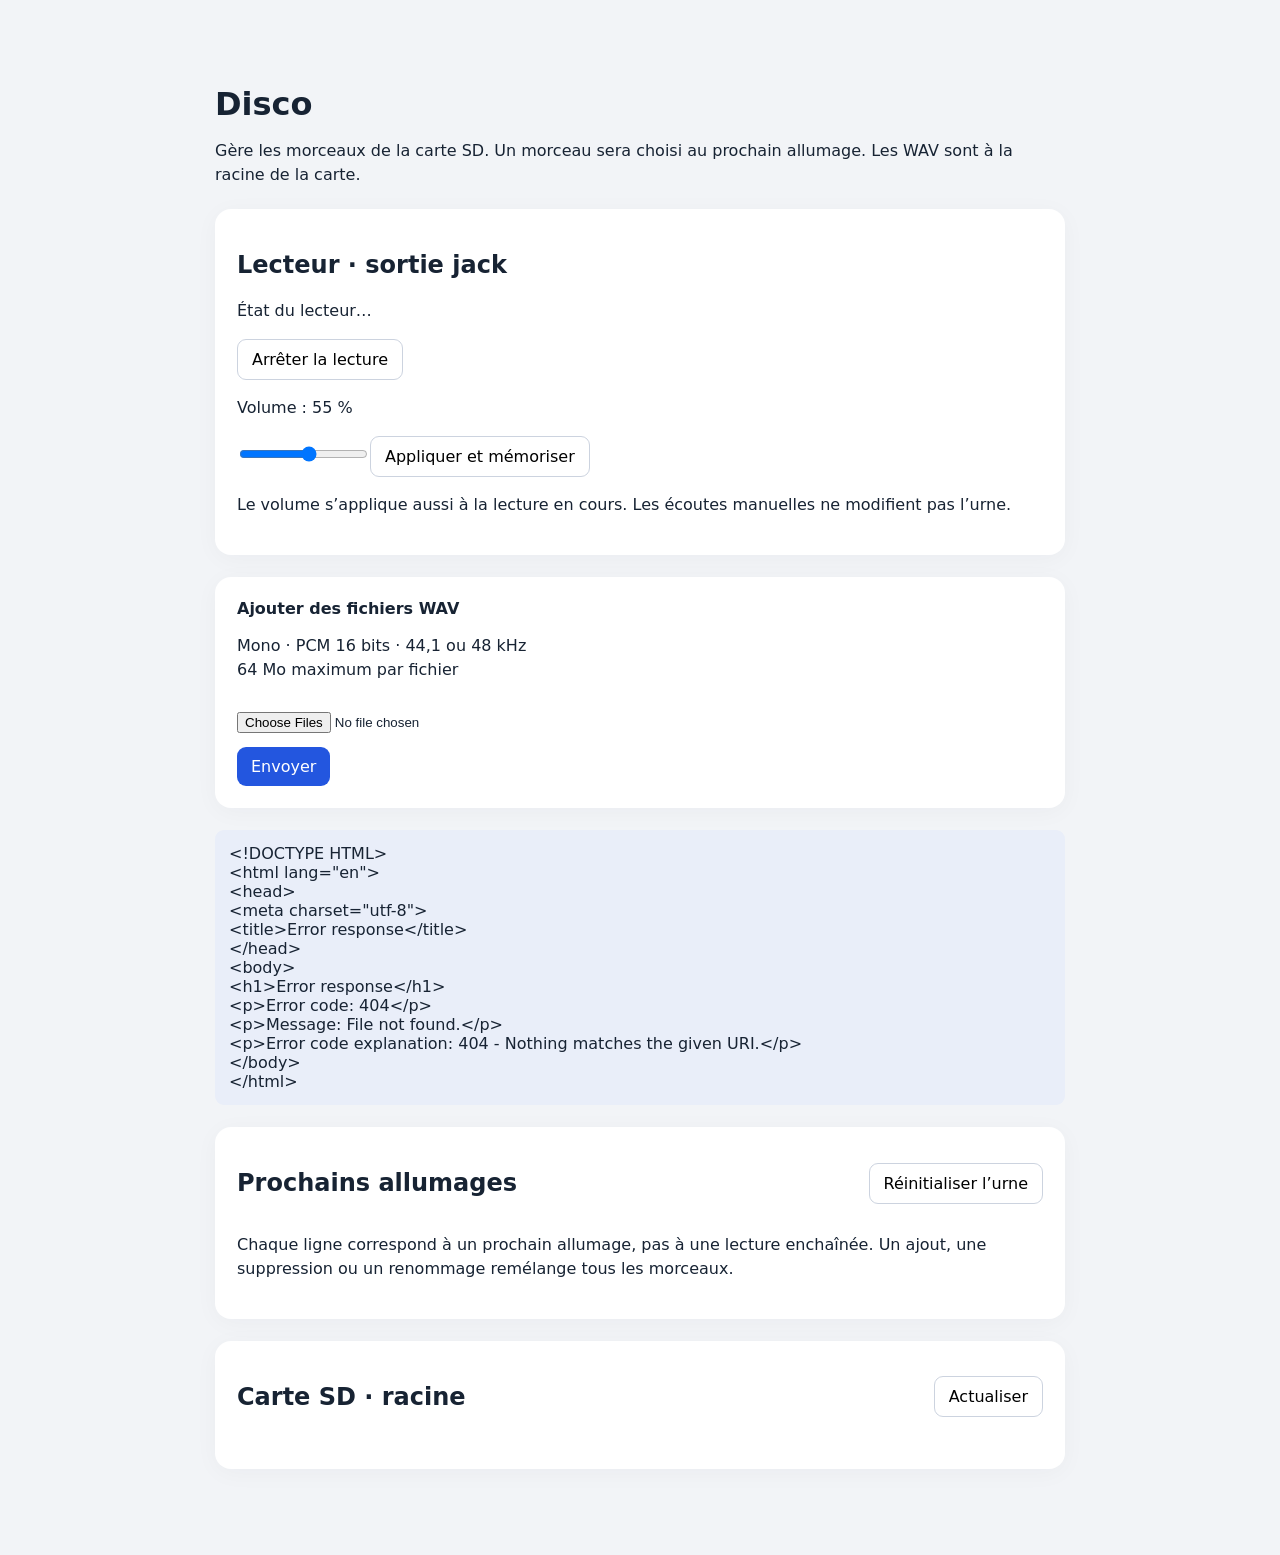
==== Disco_ESP/data/index.html @ c1c27455 "Add licenses and third-party acknowledgments - Added Espressif MIT License to LICENSES/Espressif-MIT" ====
<!doctype html><html lang="fr"><meta charset="utf-8"><meta name="viewport" content="width=device-width,initial-scale=1"><title>Disco — Lecteur audio aléatoire</title>
<style>body{font:16px system-ui,sans-serif;background:#f2f4f7;color:#172333;margin:0}main{max-width:850px;margin:40px auto;padding:24px}h1{font-size:32px;margin-bottom:8px}p{line-height:1.5}.card{background:white;border-radius:16px;padding:22px;margin:22px 0;box-shadow:0 4px 24px #17233309}button,.choose{font:inherit;padding:10px 14px;border:1px solid #ccd3df;border-radius:9px;background:white;cursor:pointer}button:hover{background:#edf2ff}button:disabled{opacity:.5;cursor:wait}.primary{background:#2356df;color:white;border:0}input[type=file]{max-width:100%;margin:14px 0}ul{padding:0;list-style:none}li{display:flex;align-items:center;gap:10px;border-bottom:1px solid #edf0f4;padding:16px 0}.info{flex:1;min-width:0}.name{overflow-wrap:anywhere;font-weight:600}.size{font-size:13px;color:#64748b;margin-top:4px}.delete{color:#ac2436}#status{white-space:pre-line;padding:14px;border-radius:9px;background:#e9eef9}progress{width:100%;height:18px}.top{display:flex;align-items:center;justify-content:space-between;gap:10px}@media(max-width:550px){main{margin:10px auto;padding:16px}li{flex-wrap:wrap}.info{flex-basis:100%}}</style>
<main><h1>Disco</h1><p>Gère les morceaux de la carte SD. Un morceau sera choisi au prochain allumage. Les WAV sont à la racine de la carte.</p>
<div class="card"><h2>Lecteur · sortie jack</h2><p id="playerState" role="status">État du lecteur…</p><button id="stop">Arrêter la lecture</button><p><label for="volume">Volume : <output id="volumeValue">55</output> %</label></p><input id="volume" type="range" min="0" max="100" value="55"><button id="saveVolume">Appliquer et mémoriser</button><p>Le volume s’applique aussi à la lecture en cours. Les écoutes manuelles ne modifient pas l’urne.</p></div>
<div class="card"><b>Ajouter des fichiers WAV</b><p>Mono · PCM 16 bits · 44,1 ou 48 kHz<br><span id="limit">64 Mo maximum par fichier</span></p><input id="files" type="file" accept=".wav" multiple><br><button class="primary" id="send">Envoyer</button><progress id="progress" max="100" value="0" hidden></progress></div>
<div id="status" role="status" aria-live="polite">Connexion…</div>
<div class="card"><div class="top"><h2>Prochains allumages</h2><button id="resetUrn">Réinitialiser l’urne</button></div><p id="urnInfo"></p><ol id="queue" style="padding-left:0;list-style:none"></ol><p>Chaque ligne correspond à un prochain allumage, pas à une lecture enchaînée. Un ajout, une suppression ou un renommage remélange tous les morceaux.</p></div>
<div class="card"><div class="top"><h2>Carte SD · racine</h2><button id="refresh">Actualiser</button></div><ul id="list"></ul></div></main>
<script>
'use strict';
const $=id=>document.getElementById(id);let busy=false,playing=false,volumeDirty=false,polling=false,maxBytes=64*1024*1024;
function message(t){$('status').textContent=t;}
function controls(){document.querySelectorAll('button,input').forEach(e=>e.disabled=busy);document.querySelectorAll('[data-idle]').forEach(e=>e.disabled=busy||playing);$('stop').disabled=busy||!playing;}
function lock(v){busy=v;controls();}
['send','files','resetUrn'].forEach(id=>$(id).dataset.idle='1');
async function refreshPlayer(){const r=await fetch('/api/player',{cache:'no-store'});if(!r.ok)throw Error(await r.text());const d=await r.json();playing=d.playing;$('playerState').textContent=(d.playing?'Lecture : '+d.name:'À l’arrêt')+(d.error?' — '+d.error:'')+(d.fast?' · Wi-Fi fast':' · Wi-Fi après lecture');if(!volumeDirty){$('volume').value=d.volume;$('volumeValue').textContent=d.volume;}controls();}
$('volume').oninput=()=>{volumeDirty=true;$('volumeValue').textContent=$('volume').value;};
$('saveVolume').onclick=async()=>{if(busy)return;lock(true);try{message(await api('/api/volume',{'X-Volume':$('volume').value}));volumeDirty=false;await refreshPlayer();}catch(e){message(e.message);}finally{lock(false);}};
$('stop').onclick=async()=>{if(busy)return;lock(true);try{message(await api('/api/stop'));await refreshPlayer();}catch(e){message(e.message);}finally{lock(false);}};
async function playFile(name){if(busy||playing)return;lock(true);try{message(await api('/api/play',{'X-File-Name':encodeURIComponent(name)}));await refreshPlayer();}catch(e){message(e.message);}finally{lock(false);}}
setInterval(async()=>{if(busy||polling)return;polling=true;try{await refreshPlayer();}catch(e){$('playerState').textContent='Lecteur injoignable : '+e.message;}finally{polling=false;}},1500);

async function api(url,headers={}){const r=await fetch(url,{method:'POST',headers:{'X-Manage':'1',...headers}});const t=await r.text();if(!r.ok)throw Error(t);return t;}
async function refreshUrn(){const r=await fetch('/api/urn',{cache:'no-store'});if(!r.ok)throw Error(await r.text());const d=await r.json();$('queue').replaceChildren();$('resetUrn').hidden=d.mode!=='urn';if(d.mode!=='urn'){$('urnInfo').textContent='Mode aléatoire : le prochain morceau sera tiré au démarrage. Aucun ordre prévu.';return;}if(!d.ready){$('urnInfo').textContent='Urne indisponible : vérifiez la carte SD puis réinitialisez l’urne.';return;}$('urnInfo').textContent=d.queue.length?d.queue.length+' morceau(x) restant(s) sur '+d.total+' — ordre mémorisé.':d.total?'Urne vide : un nouveau mélange sera créé au prochain allumage.':'Aucun WAV compatible.';d.queue.forEach((name,i)=>{const li=document.createElement('li');li.textContent=(i+1)+'. '+name+(i===0?' — prochain allumage':'');$('queue').append(li);});}
$('resetUrn').onclick=async()=>{if(busy||!confirm('Remettre tous les morceaux dans l’urne et les remélanger ?'))return;lock(true);try{message(await api('/api/urn/reset'));await refreshUrn();}catch(e){message(e.message);}finally{lock(false);}};
async function refresh(){await refreshPlayer();await refreshUrn();const r=await fetch('/api/files',{cache:'no-store'});if(!r.ok)throw Error(await r.text());const d=await r.json();maxBytes=d.maxBytes;$('limit').textContent=Math.round(maxBytes/1024/1024)+' Mo maximum par fichier';$('list').replaceChildren();d.files.sort((a,b)=>a.name.localeCompare(b.name,'fr')).forEach(f=>{const li=document.createElement('li'),info=document.createElement('div'),name=document.createElement('div'),size=document.createElement('div');info.className='info';name.className='name';name.textContent=f.name;size.className='size';size.textContent=(f.size/1024/1024).toFixed(2)+' Mo';info.append(name,size);const rename=document.createElement('button');rename.textContent='Renommer';rename.dataset.idle='1';rename.onclick=()=>renameFile(f.name);const del=document.createElement('button');del.className='delete';del.dataset.idle='1';del.textContent='Supprimer';del.onclick=()=>deleteFile(f.name);const play=document.createElement('button');play.textContent='Écouter';play.dataset.idle='1';play.onclick=()=>playFile(f.name);li.append(info,play,rename,del);$('list').append(li);});controls();if(!d.files.length)$('list').textContent='Aucun morceau. Ajoute ton premier WAV.';if(d.truncated)message('Liste limitée aux 1024 premiers fichiers.');}
async function renameFile(name){if(busy)return;let next=prompt('Nouveau nom (avec .wav) :',name);if(next===null||next===name)return;next=next.trim();lock(true);try{message(await api('/api/rename',{'X-File-Name':encodeURIComponent(name),'X-New-Name':encodeURIComponent(next)}));await refresh();}catch(e){message(e.message);}finally{lock(false);}}
async function deleteFile(name){if(busy||!confirm('Supprimer définitivement « '+name+' » de la carte SD ?'))return;lock(true);try{message(await api('/api/delete',{'X-File-Name':encodeURIComponent(name)}));await refresh();}catch(e){message(e.message);}finally{lock(false);}}
function upload(file){return new Promise((resolve,reject)=>{const x=new XMLHttpRequest();x.open('POST','/api/upload');x.timeout=15*60*1000;x.setRequestHeader('Content-Type','application/octet-stream');x.setRequestHeader('X-Manage','1');x.setRequestHeader('X-File-Name',encodeURIComponent(file.name));x.upload.onprogress=e=>{if(e.lengthComputable)$('progress').value=e.loaded/e.total*100;};x.onload=()=>x.status>=200&&x.status<300?resolve(x.responseText):reject(Error(x.responseText||'Erreur de transfert.'));x.onerror=()=>reject(Error('Connexion interrompue.'));x.ontimeout=()=>reject(Error('Délai de transfert dépassé.'));x.send(file);});}
$('send').onclick=async()=>{if(busy)return;const files=Array.from($('files').files);if(!files.length){message('Sélectionne au moins un WAV.');return;}lock(true);$('progress').hidden=false;let results=[];try{for(const f of files){$('progress').value=0;message('Envoi de '+f.name+'…');try{if(f.size>maxBytes)throw Error('Fichier trop volumineux.');await upload(f);results.push('✓ '+f.name);}catch(e){results.push('✗ '+f.name+' : '+e.message);}}await refresh();message(results.join('\n'));}catch(e){message(results.join('\n')+'\n'+e.message);}finally{$('progress').hidden=true;$('files').value='';lock(false);}};
$('refresh').onclick=async()=>{if(busy)return;lock(true);try{await refresh();message('Liste actualisée.');}catch(e){message(e.message);}finally{lock(false);}};
refresh().then(()=>message('Prêt. Écoute sur les enceintes reliées au jack.')).catch(e=>message(e.message));
</script></html>
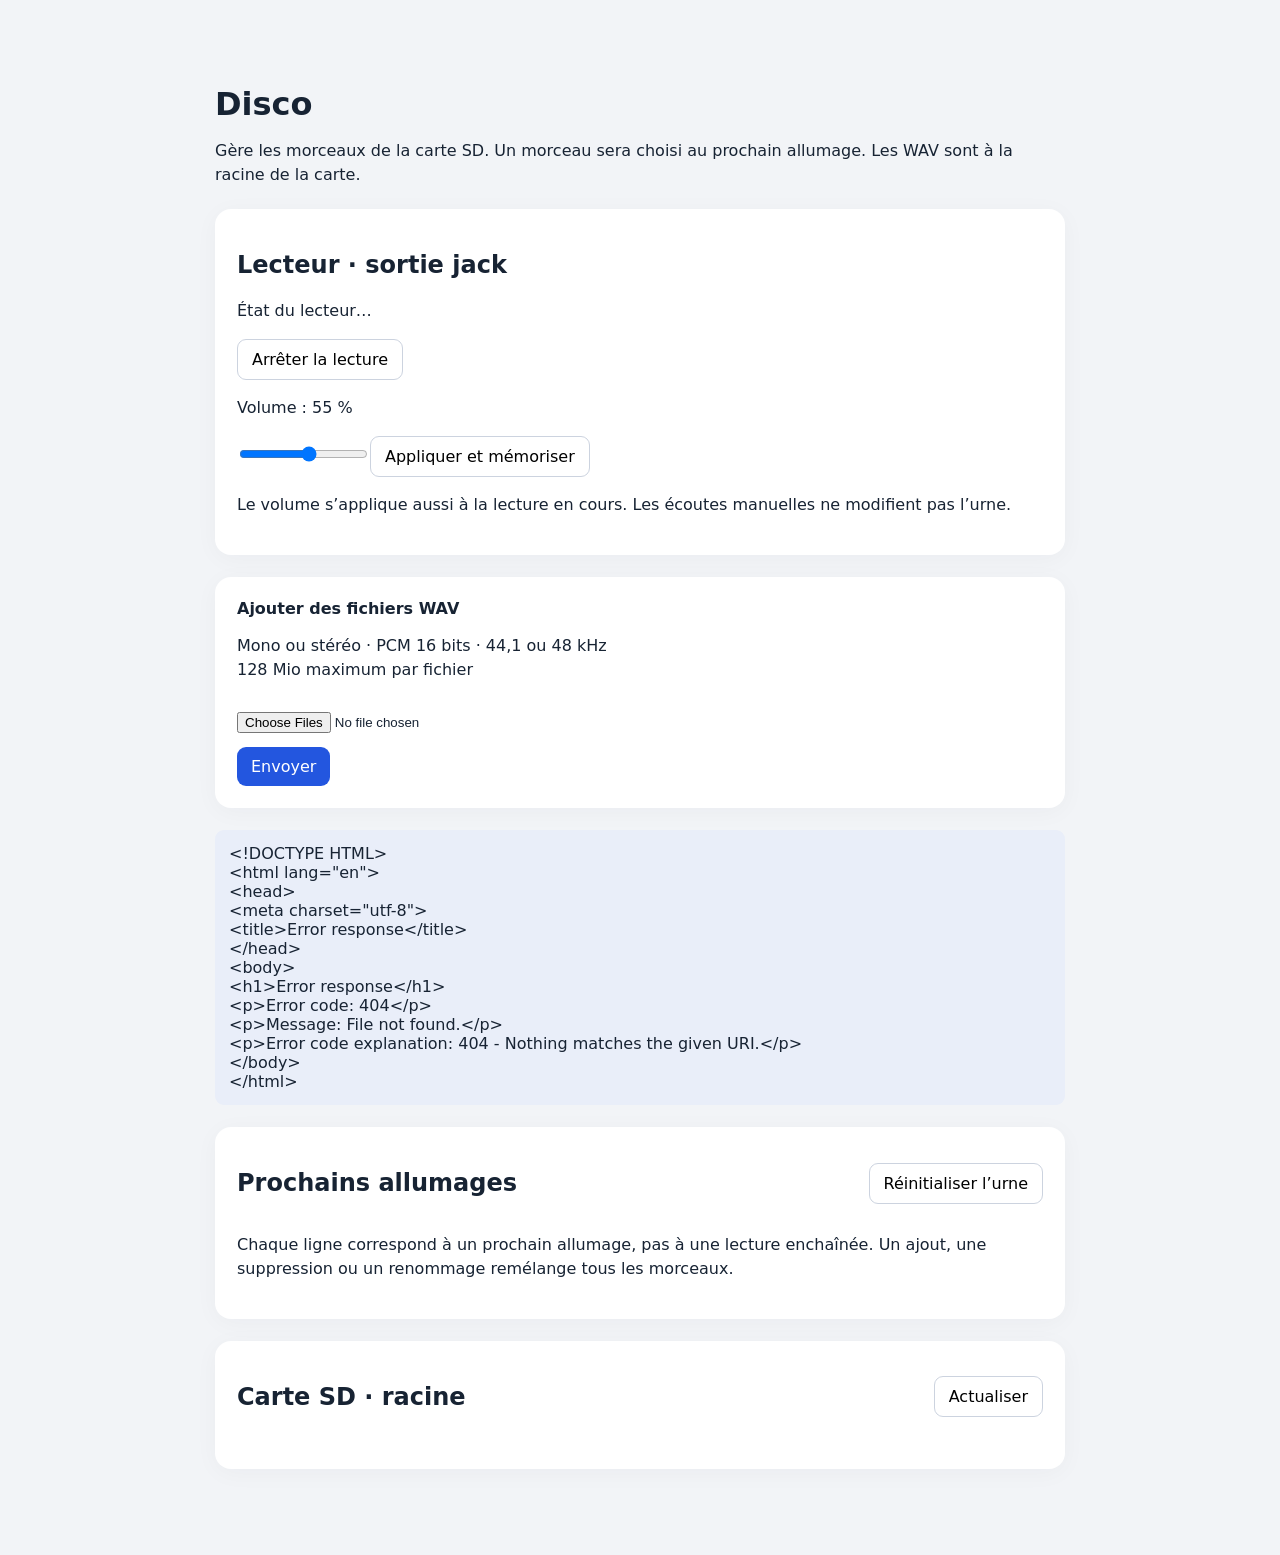
==== commit 51e6e947: "Enhance WAV file handling: support stereo input, increase upload size limit, and update documentatio" ====
--- a/Disco_ESP/data/index.html
+++ b/Disco_ESP/data/index.html
@@ -2,13 +2,13 @@
 <style>body{font:16px system-ui,sans-serif;background:#f2f4f7;color:#172333;margin:0}main{max-width:850px;margin:40px auto;padding:24px}h1{font-size:32px;margin-bottom:8px}p{line-height:1.5}.card{background:white;border-radius:16px;padding:22px;margin:22px 0;box-shadow:0 4px 24px #17233309}button,.choose{font:inherit;padding:10px 14px;border:1px solid #ccd3df;border-radius:9px;background:white;cursor:pointer}button:hover{background:#edf2ff}button:disabled{opacity:.5;cursor:wait}.primary{background:#2356df;color:white;border:0}input[type=file]{max-width:100%;margin:14px 0}ul{padding:0;list-style:none}li{display:flex;align-items:center;gap:10px;border-bottom:1px solid #edf0f4;padding:16px 0}.info{flex:1;min-width:0}.name{overflow-wrap:anywhere;font-weight:600}.size{font-size:13px;color:#64748b;margin-top:4px}.delete{color:#ac2436}#status{white-space:pre-line;padding:14px;border-radius:9px;background:#e9eef9}progress{width:100%;height:18px}.top{display:flex;align-items:center;justify-content:space-between;gap:10px}@media(max-width:550px){main{margin:10px auto;padding:16px}li{flex-wrap:wrap}.info{flex-basis:100%}}</style>
 <main><h1>Disco</h1><p>Gère les morceaux de la carte SD. Un morceau sera choisi au prochain allumage. Les WAV sont à la racine de la carte.</p>
 <div class="card"><h2>Lecteur · sortie jack</h2><p id="playerState" role="status">État du lecteur…</p><button id="stop">Arrêter la lecture</button><p><label for="volume">Volume : <output id="volumeValue">55</output> %</label></p><input id="volume" type="range" min="0" max="100" value="55"><button id="saveVolume">Appliquer et mémoriser</button><p>Le volume s’applique aussi à la lecture en cours. Les écoutes manuelles ne modifient pas l’urne.</p></div>
-<div class="card"><b>Ajouter des fichiers WAV</b><p>Mono · PCM 16 bits · 44,1 ou 48 kHz<br><span id="limit">64 Mo maximum par fichier</span></p><input id="files" type="file" accept=".wav" multiple><br><button class="primary" id="send">Envoyer</button><progress id="progress" max="100" value="0" hidden></progress></div>
+<div class="card"><b>Ajouter des fichiers WAV</b><p>Mono ou stéréo · PCM 16 bits · 44,1 ou 48 kHz<br><span id="limit">128 Mio maximum par fichier</span></p><input id="files" type="file" accept=".wav" multiple><br><button class="primary" id="send">Envoyer</button><progress id="progress" max="100" value="0" hidden></progress></div>
 <div id="status" role="status" aria-live="polite">Connexion…</div>
 <div class="card"><div class="top"><h2>Prochains allumages</h2><button id="resetUrn">Réinitialiser l’urne</button></div><p id="urnInfo"></p><ol id="queue" style="padding-left:0;list-style:none"></ol><p>Chaque ligne correspond à un prochain allumage, pas à une lecture enchaînée. Un ajout, une suppression ou un renommage remélange tous les morceaux.</p></div>
 <div class="card"><div class="top"><h2>Carte SD · racine</h2><button id="refresh">Actualiser</button></div><ul id="list"></ul></div></main>
 <script>
 'use strict';
-const $=id=>document.getElementById(id);let busy=false,playing=false,volumeDirty=false,polling=false,maxBytes=64*1024*1024;
+const $=id=>document.getElementById(id);let busy=false,playing=false,volumeDirty=false,polling=false,maxBytes=128*1024*1024;
 function message(t){$('status').textContent=t;}
 function controls(){document.querySelectorAll('button,input').forEach(e=>e.disabled=busy);document.querySelectorAll('[data-idle]').forEach(e=>e.disabled=busy||playing);$('stop').disabled=busy||!playing;}
 function lock(v){busy=v;controls();}
@@ -23,7 +23,7 @@
 async function api(url,headers={}){const r=await fetch(url,{method:'POST',headers:{'X-Manage':'1',...headers}});const t=await r.text();if(!r.ok)throw Error(t);return t;}
 async function refreshUrn(){const r=await fetch('/api/urn',{cache:'no-store'});if(!r.ok)throw Error(await r.text());const d=await r.json();$('queue').replaceChildren();$('resetUrn').hidden=d.mode!=='urn';if(d.mode!=='urn'){$('urnInfo').textContent='Mode aléatoire : le prochain morceau sera tiré au démarrage. Aucun ordre prévu.';return;}if(!d.ready){$('urnInfo').textContent='Urne indisponible : vérifiez la carte SD puis réinitialisez l’urne.';return;}$('urnInfo').textContent=d.queue.length?d.queue.length+' morceau(x) restant(s) sur '+d.total+' — ordre mémorisé.':d.total?'Urne vide : un nouveau mélange sera créé au prochain allumage.':'Aucun WAV compatible.';d.queue.forEach((name,i)=>{const li=document.createElement('li');li.textContent=(i+1)+'. '+name+(i===0?' — prochain allumage':'');$('queue').append(li);});}
 $('resetUrn').onclick=async()=>{if(busy||!confirm('Remettre tous les morceaux dans l’urne et les remélanger ?'))return;lock(true);try{message(await api('/api/urn/reset'));await refreshUrn();}catch(e){message(e.message);}finally{lock(false);}};
-async function refresh(){await refreshPlayer();await refreshUrn();const r=await fetch('/api/files',{cache:'no-store'});if(!r.ok)throw Error(await r.text());const d=await r.json();maxBytes=d.maxBytes;$('limit').textContent=Math.round(maxBytes/1024/1024)+' Mo maximum par fichier';$('list').replaceChildren();d.files.sort((a,b)=>a.name.localeCompare(b.name,'fr')).forEach(f=>{const li=document.createElement('li'),info=document.createElement('div'),name=document.createElement('div'),size=document.createElement('div');info.className='info';name.className='name';name.textContent=f.name;size.className='size';size.textContent=(f.size/1024/1024).toFixed(2)+' Mo';info.append(name,size);const rename=document.createElement('button');rename.textContent='Renommer';rename.dataset.idle='1';rename.onclick=()=>renameFile(f.name);const del=document.createElement('button');del.className='delete';del.dataset.idle='1';del.textContent='Supprimer';del.onclick=()=>deleteFile(f.name);const play=document.createElement('button');play.textContent='Écouter';play.dataset.idle='1';play.onclick=()=>playFile(f.name);li.append(info,play,rename,del);$('list').append(li);});controls();if(!d.files.length)$('list').textContent='Aucun morceau. Ajoute ton premier WAV.';if(d.truncated)message('Liste limitée aux 1024 premiers fichiers.');}
+async function refresh(){await refreshPlayer();await refreshUrn();const r=await fetch('/api/files',{cache:'no-store'});if(!r.ok)throw Error(await r.text());const d=await r.json();maxBytes=d.maxBytes;$('limit').textContent=Math.round(maxBytes/1024/1024)+' Mio maximum par fichier';$('list').replaceChildren();d.files.sort((a,b)=>a.name.localeCompare(b.name,'fr')).forEach(f=>{const li=document.createElement('li'),info=document.createElement('div'),name=document.createElement('div'),size=document.createElement('div');info.className='info';name.className='name';name.textContent=f.name;size.className='size';size.textContent=(f.size/1024/1024).toFixed(2)+' Mo';info.append(name,size);const rename=document.createElement('button');rename.textContent='Renommer';rename.dataset.idle='1';rename.onclick=()=>renameFile(f.name);const del=document.createElement('button');del.className='delete';del.dataset.idle='1';del.textContent='Supprimer';del.onclick=()=>deleteFile(f.name);const play=document.createElement('button');play.textContent='Écouter';play.dataset.idle='1';play.onclick=()=>playFile(f.name);li.append(info,play,rename,del);$('list').append(li);});controls();if(!d.files.length)$('list').textContent='Aucun morceau. Ajoute ton premier WAV.';if(d.truncated)message('Liste limitée aux 1024 premiers fichiers.');}
 async function renameFile(name){if(busy)return;let next=prompt('Nouveau nom (avec .wav) :',name);if(next===null||next===name)return;next=next.trim();lock(true);try{message(await api('/api/rename',{'X-File-Name':encodeURIComponent(name),'X-New-Name':encodeURIComponent(next)}));await refresh();}catch(e){message(e.message);}finally{lock(false);}}
 async function deleteFile(name){if(busy||!confirm('Supprimer définitivement « '+name+' » de la carte SD ?'))return;lock(true);try{message(await api('/api/delete',{'X-File-Name':encodeURIComponent(name)}));await refresh();}catch(e){message(e.message);}finally{lock(false);}}
 function upload(file){return new Promise((resolve,reject)=>{const x=new XMLHttpRequest();x.open('POST','/api/upload');x.timeout=15*60*1000;x.setRequestHeader('Content-Type','application/octet-stream');x.setRequestHeader('X-Manage','1');x.setRequestHeader('X-File-Name',encodeURIComponent(file.name));x.upload.onprogress=e=>{if(e.lengthComputable)$('progress').value=e.loaded/e.total*100;};x.onload=()=>x.status>=200&&x.status<300?resolve(x.responseText):reject(Error(x.responseText||'Erreur de transfert.'));x.onerror=()=>reject(Error('Connexion interrompue.'));x.ontimeout=()=>reject(Error('Délai de transfert dépassé.'));x.send(file);});}
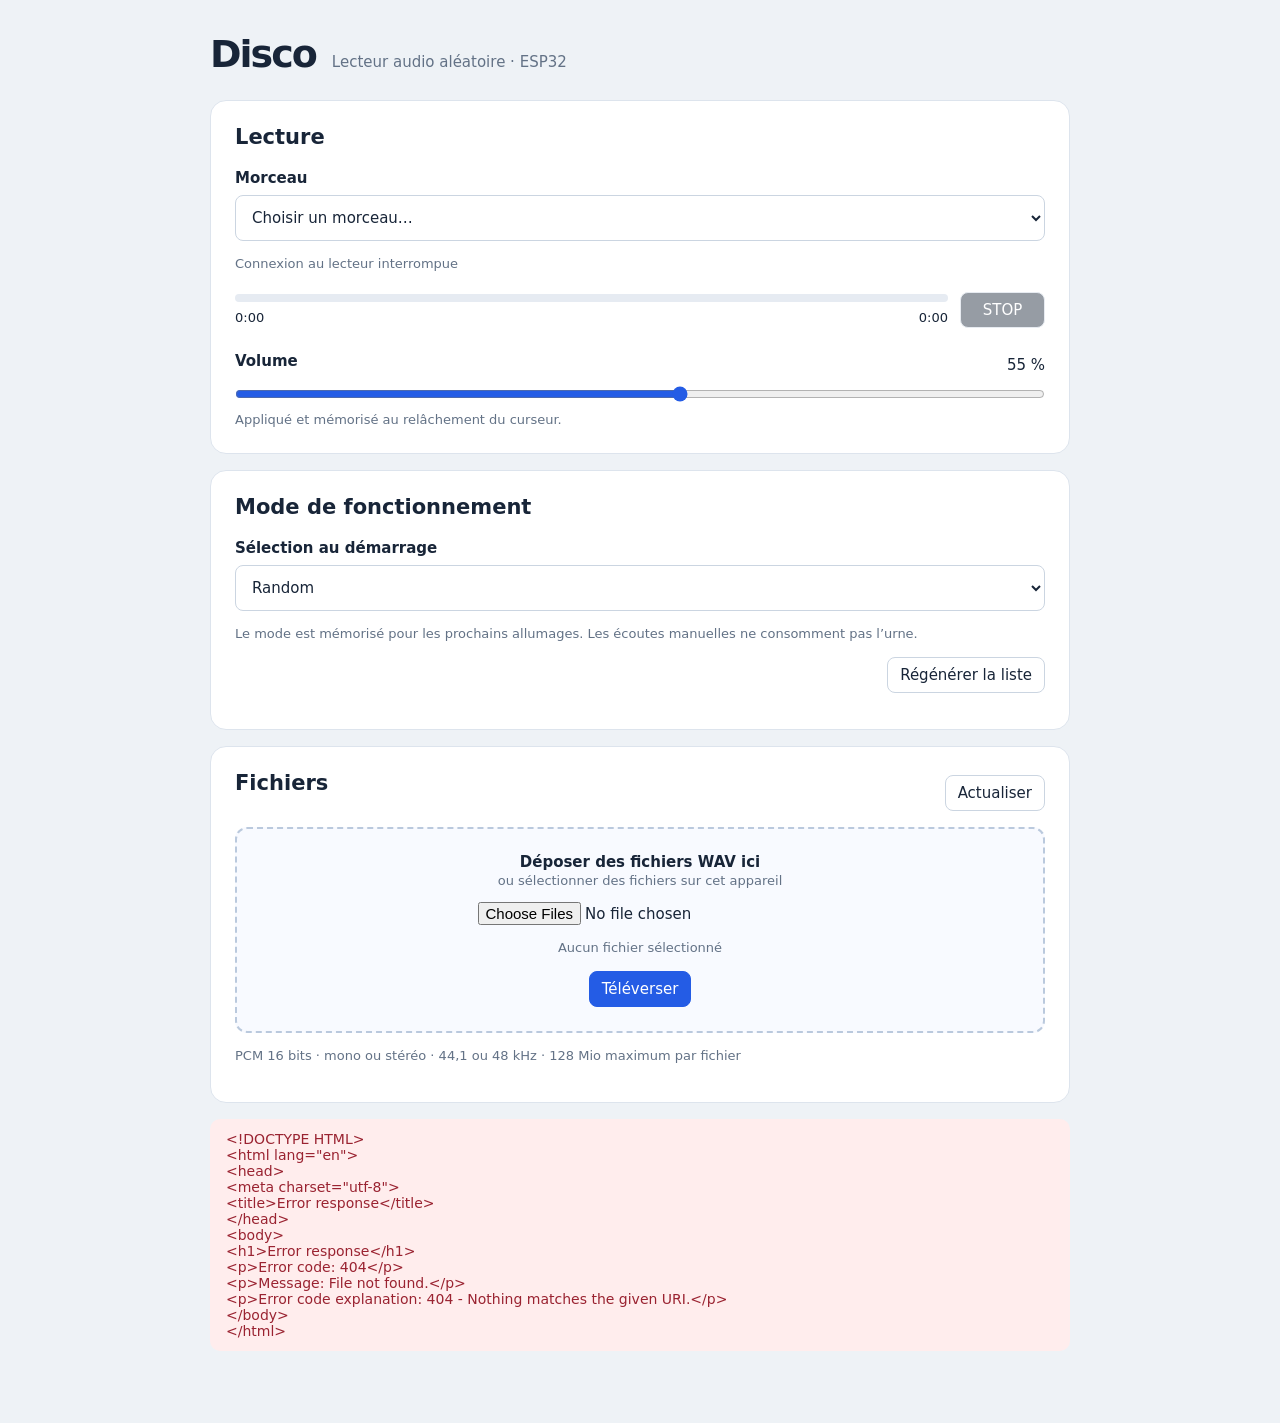
==== commit 5babb9ff: "feat: Add playback mode selection and status updates - Enhanced player_status structure to include e" ====
--- a/Disco_ESP/data/index.html
+++ b/Disco_ESP/data/index.html
@@ -1,33 +1,42 @@
 <!doctype html><html lang="fr"><meta charset="utf-8"><meta name="viewport" content="width=device-width,initial-scale=1"><title>Disco — Lecteur audio aléatoire</title>
-<style>body{font:16px system-ui,sans-serif;background:#f2f4f7;color:#172333;margin:0}main{max-width:850px;margin:40px auto;padding:24px}h1{font-size:32px;margin-bottom:8px}p{line-height:1.5}.card{background:white;border-radius:16px;padding:22px;margin:22px 0;box-shadow:0 4px 24px #17233309}button,.choose{font:inherit;padding:10px 14px;border:1px solid #ccd3df;border-radius:9px;background:white;cursor:pointer}button:hover{background:#edf2ff}button:disabled{opacity:.5;cursor:wait}.primary{background:#2356df;color:white;border:0}input[type=file]{max-width:100%;margin:14px 0}ul{padding:0;list-style:none}li{display:flex;align-items:center;gap:10px;border-bottom:1px solid #edf0f4;padding:16px 0}.info{flex:1;min-width:0}.name{overflow-wrap:anywhere;font-weight:600}.size{font-size:13px;color:#64748b;margin-top:4px}.delete{color:#ac2436}#status{white-space:pre-line;padding:14px;border-radius:9px;background:#e9eef9}progress{width:100%;height:18px}.top{display:flex;align-items:center;justify-content:space-between;gap:10px}@media(max-width:550px){main{margin:10px auto;padding:16px}li{flex-wrap:wrap}.info{flex-basis:100%}}</style>
-<main><h1>Disco</h1><p>Gère les morceaux de la carte SD. Un morceau sera choisi au prochain allumage. Les WAV sont à la racine de la carte.</p>
-<div class="card"><h2>Lecteur · sortie jack</h2><p id="playerState" role="status">État du lecteur…</p><button id="stop">Arrêter la lecture</button><p><label for="volume">Volume : <output id="volumeValue">55</output> %</label></p><input id="volume" type="range" min="0" max="100" value="55"><button id="saveVolume">Appliquer et mémoriser</button><p>Le volume s’applique aussi à la lecture en cours. Les écoutes manuelles ne modifient pas l’urne.</p></div>
-<div class="card"><b>Ajouter des fichiers WAV</b><p>Mono ou stéréo · PCM 16 bits · 44,1 ou 48 kHz<br><span id="limit">128 Mio maximum par fichier</span></p><input id="files" type="file" accept=".wav" multiple><br><button class="primary" id="send">Envoyer</button><progress id="progress" max="100" value="0" hidden></progress></div>
-<div id="status" role="status" aria-live="polite">Connexion…</div>
-<div class="card"><div class="top"><h2>Prochains allumages</h2><button id="resetUrn">Réinitialiser l’urne</button></div><p id="urnInfo"></p><ol id="queue" style="padding-left:0;list-style:none"></ol><p>Chaque ligne correspond à un prochain allumage, pas à une lecture enchaînée. Un ajout, une suppression ou un renommage remélange tous les morceaux.</p></div>
-<div class="card"><div class="top"><h2>Carte SD · racine</h2><button id="refresh">Actualiser</button></div><ul id="list"></ul></div></main>
+<style>
+:root{font:15px system-ui,sans-serif;color:#182538;background:#eef2f6;accent-color:#245ce5}*{box-sizing:border-box}body{margin:0}main{max-width:900px;margin:32px auto;padding:0 20px 40px}header{display:flex;align-items:baseline;gap:16px;margin-bottom:24px}h1{font-size:38px;letter-spacing:-2px;margin:0}header span,.hint,.size{color:#637286}section{background:#fff;border:1px solid #dde4ed;border-radius:16px;padding:24px;margin:16px 0}h2{font-size:21px;margin:0 0 20px}label{display:block;font-weight:600;margin-bottom:8px}select,button,input{font:inherit}select{width:100%;padding:12px;border:1px solid #cbd5e1;border-radius:8px;background:#fff;color:inherit}button{padding:8px 12px;border:1px solid #cbd5e1;border-radius:8px;background:white;color:inherit;cursor:pointer}button:hover{background:#edf2ff}button:disabled,select:disabled{opacity:.45;cursor:default}.primary{background:#245ce5;color:white;border-color:#245ce5}.danger{color:#b3263d}#stop{background:#182538;color:#fff;min-width:85px}.row{display:flex;align-items:center;justify-content:space-between;gap:12px}.hint{font-size:13px;line-height:1.5}.transport{margin:18px 0}.timeline{flex:1}progress{width:100%;height:8px;display:block;border:0;border-radius:9px;overflow:hidden}progress::-webkit-progress-bar{background:#e6ebf2}progress::-webkit-progress-value{background:#245ce5}.times{margin-top:8px;font-variant-numeric:tabular-nums;font-size:13px}input[type=range]{width:100%;margin:8px 0}.volume{margin-top:24px}.compact{padding:0;margin:12px 0 0;list-style:none}.compact li{display:flex;gap:10px;align-items:center;padding:9px 0;border-top:1px solid #edf0f4}.filename{flex:1;min-width:0;overflow-wrap:anywhere}.size{font-size:12px;white-space:nowrap}.compact button{font-size:12px;padding:6px 9px}#queue{max-height:250px;overflow:auto;counter-reset:tracks}#queue li{counter-increment:tracks;font-size:13px}#queue li:before{content:counter(tracks,decimal-leading-zero);color:#8290a3;min-width:23px}#drop{border:2px dashed #bac9dd;border-radius:12px;padding:24px;text-align:center;background:#f8faff;margin:12px 0}#drop.over{background:#e4edff;border-color:#245ce5}#files{max-width:100%;margin-top:12px}#status{white-space:pre-line;font-size:14px;padding:12px 16px;background:#e3eaf5;border-radius:10px}#status.error{background:#ffeded;color:#9a2331}[hidden]{display:none!important}@media(max-width:560px){main{padding:0 12px;margin:20px auto}section{padding:18px}header span{font-size:12px}.compact li{flex-wrap:wrap}.filename{flex-basis:60%}}
+</style>
+<main><header><h1>Disco</h1><span>Lecteur audio aléatoire · ESP32</span></header>
+<section aria-labelledby="lecture"><h2 id="lecture">Lecture</h2><label for="track">Morceau</label><select id="track"><option value="">Choisir un morceau…</option></select><p id="playerState" class="hint">Connexion au lecteur…</p><div class="row transport"><div class="timeline"><progress id="playProgress" max="1" value="0" aria-label="Progression de lecture"></progress><div class="row times"><span id="elapsed">0:00</span><span id="duration">0:00</span></div></div><button id="stop">STOP</button></div><div class="volume"><div class="row"><label for="volume">Volume</label><output id="volumeValue">55 %</output></div><input id="volume" type="range" min="0" max="100" value="55"><div class="hint">Appliqué et mémorisé au relâchement du curseur.</div></div></section>
+<section aria-labelledby="modeTitle"><h2 id="modeTitle">Mode de fonctionnement</h2><label for="mode">Sélection au démarrage</label><select id="mode"><option value="random">Random</option><option value="urn">Urne</option></select><p class="hint">Le mode est mémorisé pour les prochains allumages. Les écoutes manuelles ne consomment pas l’urne.</p><div id="urnPanel"><div class="row"><span id="urnInfo" class="hint"></span><button id="resetUrn" data-idle>Régénérer la liste</button></div><ol id="queue" class="compact"></ol></div></section>
+<section aria-labelledby="fileTitle"><div class="row"><h2 id="fileTitle">Fichiers</h2><button id="refresh">Actualiser</button></div><div id="drop"><strong>Déposer des fichiers WAV ici</strong><div class="hint">ou sélectionner des fichiers sur cet appareil</div><input id="files" data-idle type="file" accept=".wav" multiple><p id="picked" class="hint">Aucun fichier sélectionné</p><button id="send" data-idle class="primary">Téléverser</button></div><p class="hint">PCM 16 bits · mono ou stéréo · 44,1 ou 48 kHz · <span id="limit">128 Mio maximum par fichier</span></p><progress id="uploadProgress" max="100" value="0" hidden aria-label="Progression du téléversement"></progress><p id="fileLock" class="hint" hidden>Appuyer sur STOP pour téléverser, renommer, supprimer ou régénérer l’urne.</p><ul id="list" class="compact"></ul></section><div id="status" role="status" aria-live="polite">Connexion…</div></main>
 <script>
 'use strict';
-const $=id=>document.getElementById(id);let busy=false,playing=false,volumeDirty=false,polling=false,maxBytes=128*1024*1024;
-function message(t){$('status').textContent=t;}
-function controls(){document.querySelectorAll('button,input').forEach(e=>e.disabled=busy);document.querySelectorAll('[data-idle]').forEach(e=>e.disabled=busy||playing);$('stop').disabled=busy||!playing;}
+const $=id=>document.getElementById(id);let busy=false,playing=false,dirty=false,polling=false,picked=[],maxBytes=128*1024*1024;
+function message(t,error=false){$('status').textContent=t;$('status').classList.toggle('error',error);}
+function controls(){document.querySelectorAll('button,input,select').forEach(e=>e.disabled=busy);document.querySelectorAll('[data-idle]').forEach(e=>e.disabled=busy||playing);$('stop').disabled=busy||!playing;$('fileLock').hidden=!playing;}
 function lock(v){busy=v;controls();}
-['send','files','resetUrn'].forEach(id=>$(id).dataset.idle='1');
-async function refreshPlayer(){const r=await fetch('/api/player',{cache:'no-store'});if(!r.ok)throw Error(await r.text());const d=await r.json();playing=d.playing;$('playerState').textContent=(d.playing?'Lecture : '+d.name:'À l’arrêt')+(d.error?' — '+d.error:'')+(d.fast?' · Wi-Fi fast':' · Wi-Fi après lecture');if(!volumeDirty){$('volume').value=d.volume;$('volumeValue').textContent=d.volume;}controls();}
-$('volume').oninput=()=>{volumeDirty=true;$('volumeValue').textContent=$('volume').value;};
-$('saveVolume').onclick=async()=>{if(busy)return;lock(true);try{message(await api('/api/volume',{'X-Volume':$('volume').value}));volumeDirty=false;await refreshPlayer();}catch(e){message(e.message);}finally{lock(false);}};
-$('stop').onclick=async()=>{if(busy)return;lock(true);try{message(await api('/api/stop'));await refreshPlayer();}catch(e){message(e.message);}finally{lock(false);}};
-async function playFile(name){if(busy||playing)return;lock(true);try{message(await api('/api/play',{'X-File-Name':encodeURIComponent(name)}));await refreshPlayer();}catch(e){message(e.message);}finally{lock(false);}}
-setInterval(async()=>{if(busy||polling)return;polling=true;try{await refreshPlayer();}catch(e){$('playerState').textContent='Lecteur injoignable : '+e.message;}finally{polling=false;}},1500);
-
+async function json(url){const r=await fetch(url,{cache:'no-store'});if(!r.ok)throw Error(await r.text());return r.json();}
 async function api(url,headers={}){const r=await fetch(url,{method:'POST',headers:{'X-Manage':'1',...headers}});const t=await r.text();if(!r.ok)throw Error(t);return t;}
-async function refreshUrn(){const r=await fetch('/api/urn',{cache:'no-store'});if(!r.ok)throw Error(await r.text());const d=await r.json();$('queue').replaceChildren();$('resetUrn').hidden=d.mode!=='urn';if(d.mode!=='urn'){$('urnInfo').textContent='Mode aléatoire : le prochain morceau sera tiré au démarrage. Aucun ordre prévu.';return;}if(!d.ready){$('urnInfo').textContent='Urne indisponible : vérifiez la carte SD puis réinitialisez l’urne.';return;}$('urnInfo').textContent=d.queue.length?d.queue.length+' morceau(x) restant(s) sur '+d.total+' — ordre mémorisé.':d.total?'Urne vide : un nouveau mélange sera créé au prochain allumage.':'Aucun WAV compatible.';d.queue.forEach((name,i)=>{const li=document.createElement('li');li.textContent=(i+1)+'. '+name+(i===0?' — prochain allumage':'');$('queue').append(li);});}
-$('resetUrn').onclick=async()=>{if(busy||!confirm('Remettre tous les morceaux dans l’urne et les remélanger ?'))return;lock(true);try{message(await api('/api/urn/reset'));await refreshUrn();}catch(e){message(e.message);}finally{lock(false);}};
-async function refresh(){await refreshPlayer();await refreshUrn();const r=await fetch('/api/files',{cache:'no-store'});if(!r.ok)throw Error(await r.text());const d=await r.json();maxBytes=d.maxBytes;$('limit').textContent=Math.round(maxBytes/1024/1024)+' Mio maximum par fichier';$('list').replaceChildren();d.files.sort((a,b)=>a.name.localeCompare(b.name,'fr')).forEach(f=>{const li=document.createElement('li'),info=document.createElement('div'),name=document.createElement('div'),size=document.createElement('div');info.className='info';name.className='name';name.textContent=f.name;size.className='size';size.textContent=(f.size/1024/1024).toFixed(2)+' Mo';info.append(name,size);const rename=document.createElement('button');rename.textContent='Renommer';rename.dataset.idle='1';rename.onclick=()=>renameFile(f.name);const del=document.createElement('button');del.className='delete';del.dataset.idle='1';del.textContent='Supprimer';del.onclick=()=>deleteFile(f.name);const play=document.createElement('button');play.textContent='Écouter';play.dataset.idle='1';play.onclick=()=>playFile(f.name);li.append(info,play,rename,del);$('list').append(li);});controls();if(!d.files.length)$('list').textContent='Aucun morceau. Ajoute ton premier WAV.';if(d.truncated)message('Liste limitée aux 1024 premiers fichiers.');}
-async function renameFile(name){if(busy)return;let next=prompt('Nouveau nom (avec .wav) :',name);if(next===null||next===name)return;next=next.trim();lock(true);try{message(await api('/api/rename',{'X-File-Name':encodeURIComponent(name),'X-New-Name':encodeURIComponent(next)}));await refresh();}catch(e){message(e.message);}finally{lock(false);}}
-async function deleteFile(name){if(busy||!confirm('Supprimer définitivement « '+name+' » de la carte SD ?'))return;lock(true);try{message(await api('/api/delete',{'X-File-Name':encodeURIComponent(name)}));await refresh();}catch(e){message(e.message);}finally{lock(false);}}
-function upload(file){return new Promise((resolve,reject)=>{const x=new XMLHttpRequest();x.open('POST','/api/upload');x.timeout=15*60*1000;x.setRequestHeader('Content-Type','application/octet-stream');x.setRequestHeader('X-Manage','1');x.setRequestHeader('X-File-Name',encodeURIComponent(file.name));x.upload.onprogress=e=>{if(e.lengthComputable)$('progress').value=e.loaded/e.total*100;};x.onload=()=>x.status>=200&&x.status<300?resolve(x.responseText):reject(Error(x.responseText||'Erreur de transfert.'));x.onerror=()=>reject(Error('Connexion interrompue.'));x.ontimeout=()=>reject(Error('Délai de transfert dépassé.'));x.send(file);});}
-$('send').onclick=async()=>{if(busy)return;const files=Array.from($('files').files);if(!files.length){message('Sélectionne au moins un WAV.');return;}lock(true);$('progress').hidden=false;let results=[];try{for(const f of files){$('progress').value=0;message('Envoi de '+f.name+'…');try{if(f.size>maxBytes)throw Error('Fichier trop volumineux.');await upload(f);results.push('✓ '+f.name);}catch(e){results.push('✗ '+f.name+' : '+e.message);}}await refresh();message(results.join('\n'));}catch(e){message(results.join('\n')+'\n'+e.message);}finally{$('progress').hidden=true;$('files').value='';lock(false);}};
-$('refresh').onclick=async()=>{if(busy)return;lock(true);try{await refresh();message('Liste actualisée.');}catch(e){message(e.message);}finally{lock(false);}};
-refresh().then(()=>message('Prêt. Écoute sur les enceintes reliées au jack.')).catch(e=>message(e.message));
+function clock(ms){const s=Math.floor(Math.max(0,ms||0)/1000);return Math.floor(s/60)+':'+String(s%60).padStart(2,'0');}
+async function refreshPlayer(updateTrack=true){const d=await json('/api/player');playing=d.playing;$('playerState').textContent=(playing?'En lecture : '+d.name:'À l’arrêt')+(d.error?' — '+d.error:'');if(updateTrack)$('track').value=playing?d.name:'';$('elapsed').textContent=clock(d.elapsedMs);$('duration').textContent=clock(d.durationMs);$('playProgress').max=d.durationMs||1;$('playProgress').value=Math.min(d.elapsedMs||0,d.durationMs||0);if(!dirty){$('volume').value=d.volume;$('volumeValue').textContent=d.volume+' %';}controls();}
+async function refreshUrn(){const d=await json('/api/urn');$('mode').value=d.mode;$('urnPanel').hidden=d.mode!=='urn';$('queue').replaceChildren();if(d.mode!=='urn')return;const q=d.queue||[];$('urnInfo').textContent=!d.ready?'Urne indisponible':q.length?q.length+' à venir / '+d.total:d.total?'Urne vide · mélange au prochain allumage':'Aucun WAV compatible';q.forEach(name=>{const li=document.createElement('li');li.textContent=name;$('queue').append(li);});}
+async function refreshFiles(){const d=await json('/api/files');maxBytes=d.maxBytes;$('limit').textContent=Math.round(maxBytes/1024/1024)+' Mio maximum par fichier';$('list').replaceChildren();$('track').replaceChildren(new Option('Choisir un morceau…',''));d.files.sort((a,b)=>a.name.localeCompare(b.name,'fr')).forEach(f=>{const li=document.createElement('li'),name=document.createElement('span'),size=document.createElement('span');name.className='filename';name.textContent=f.name;size.className='size';size.textContent=(f.size/1024/1024).toFixed(2)+' Mio';li.append(name,size);for(const [label,fn]of [['Renommer',()=>renameFile(f.name)],['Supprimer',()=>deleteFile(f.name)]]){const b=document.createElement('button');b.textContent=label;b.dataset.idle='';b.onclick=fn;if(label==='Supprimer')b.className='danger';li.append(b);}$('list').append(li);$('track').add(new Option(f.name,f.name));});if(!d.files.length)$('list').textContent='Aucun fichier WAV.';if(d.truncated)message('Liste limitée aux 1024 premiers fichiers.');controls();}
+async function refresh(){await refreshFiles();await refreshUrn();await refreshPlayer();}
+async function action(fn){if(busy)return;lock(true);try{await fn();}catch(e){message(e.message,true);}finally{lock(false);}}
+$('track').onchange=()=>{const name=$('track').value;if(name)action(async()=>{try{message(await api('/api/play',{'X-File-Name':encodeURIComponent(name)}));}finally{await refreshPlayer();}});};
+$('stop').onclick=()=>action(async()=>{message(await api('/api/stop'));await refreshPlayer();});
+$('volume').oninput=()=>{dirty=true;$('volumeValue').textContent=$('volume').value+' %';};
+$('volume').onchange=()=>action(async()=>{try{message(await api('/api/volume',{'X-Volume':$('volume').value}));}finally{dirty=false;await refreshPlayer();}});
+$('mode').onchange=()=>action(async()=>{try{message(await api('/api/mode',{'X-Mode':$('mode').value}));}finally{await refreshUrn();}});
+$('resetUrn').onclick=()=>action(async()=>{message(await api('/api/urn/reset'));await refreshUrn();});
+async function renameFile(name){if(busy||playing)return;const next=prompt('Nouveau nom (avec .wav)',name);if(next===null||next===name)return;await action(async()=>{message(await api('/api/rename',{'X-File-Name':encodeURIComponent(name),'X-New-Name':encodeURIComponent(next.trim())}));await refresh();});}
+async function deleteFile(name){if(busy||playing||!confirm('Supprimer « '+name+' » ?'))return;await action(async()=>{message(await api('/api/delete',{'X-File-Name':encodeURIComponent(name)}));await refresh();});}
+function choose(files){picked=Array.from(files);$('picked').textContent=picked.length?picked.length+' fichier(s) : '+picked.map(f=>f.name).join(', '):'Aucun fichier sélectionné';}
+$('files').onchange=()=>choose($('files').files);
+for(const type of ['dragenter','dragover'])$('drop').addEventListener(type,e=>{e.preventDefault();if(!busy&&!playing)$('drop').classList.add('over');});
+for(const type of ['dragleave','drop'])$('drop').addEventListener(type,e=>{e.preventDefault();$('drop').classList.remove('over');});
+$('drop').addEventListener('drop',e=>{if(busy||playing){message('Appuyer sur STOP avant de téléverser.',true);return;}choose(e.dataTransfer.files);});
+window.addEventListener('dragover',e=>e.preventDefault());window.addEventListener('drop',e=>e.preventDefault());
+function upload(file){return new Promise((resolve,reject)=>{const x=new XMLHttpRequest();x.open('POST','/api/upload');x.timeout=15*60*1000;x.setRequestHeader('Content-Type','application/octet-stream');x.setRequestHeader('X-Manage','1');x.setRequestHeader('X-File-Name',encodeURIComponent(file.name));x.upload.onprogress=e=>{if(e.lengthComputable)$('uploadProgress').value=e.loaded/e.total*100;};x.onload=()=>x.status>=200&&x.status<300?resolve():reject(Error(x.responseText||'Échec du transfert'));x.onerror=()=>reject(Error('Connexion interrompue'));x.ontimeout=()=>reject(Error('Délai de transfert dépassé'));x.send(file);});}
+$('send').onclick=()=>{if(playing)return;if(!picked.length){message('Choisir au moins un WAV.');return;}action(async()=>{$('uploadProgress').hidden=false;const results=[];try{for(const f of picked){message('Téléversement : '+f.name);$('uploadProgress').value=0;try{if(!/\.wav$/i.test(f.name)||f.size===0)throw Error('Fichier WAV requis');if(f.size>maxBytes)throw Error('Limite dépassée');await upload(f);results.push('✓ '+f.name);}catch(e){results.push('✗ '+f.name+' : '+e.message);}}await refresh();message(results.join('\n'),results.some(x=>x.startsWith('✗')));}finally{$('uploadProgress').hidden=true;$('files').value='';choose([]);}});};
+$('refresh').onclick=()=>action(async()=>{await refresh();message('Actualisé.');});
+setInterval(async()=>{if(busy||polling)return;polling=true;try{await refreshPlayer(document.activeElement!==$('track'));}catch(e){$('playerState').textContent='Connexion au lecteur interrompue';}finally{polling=false;}},750);
+action(async()=>{await refresh();message('Prêt. Écoute sur la sortie jack.');});
 </script></html>
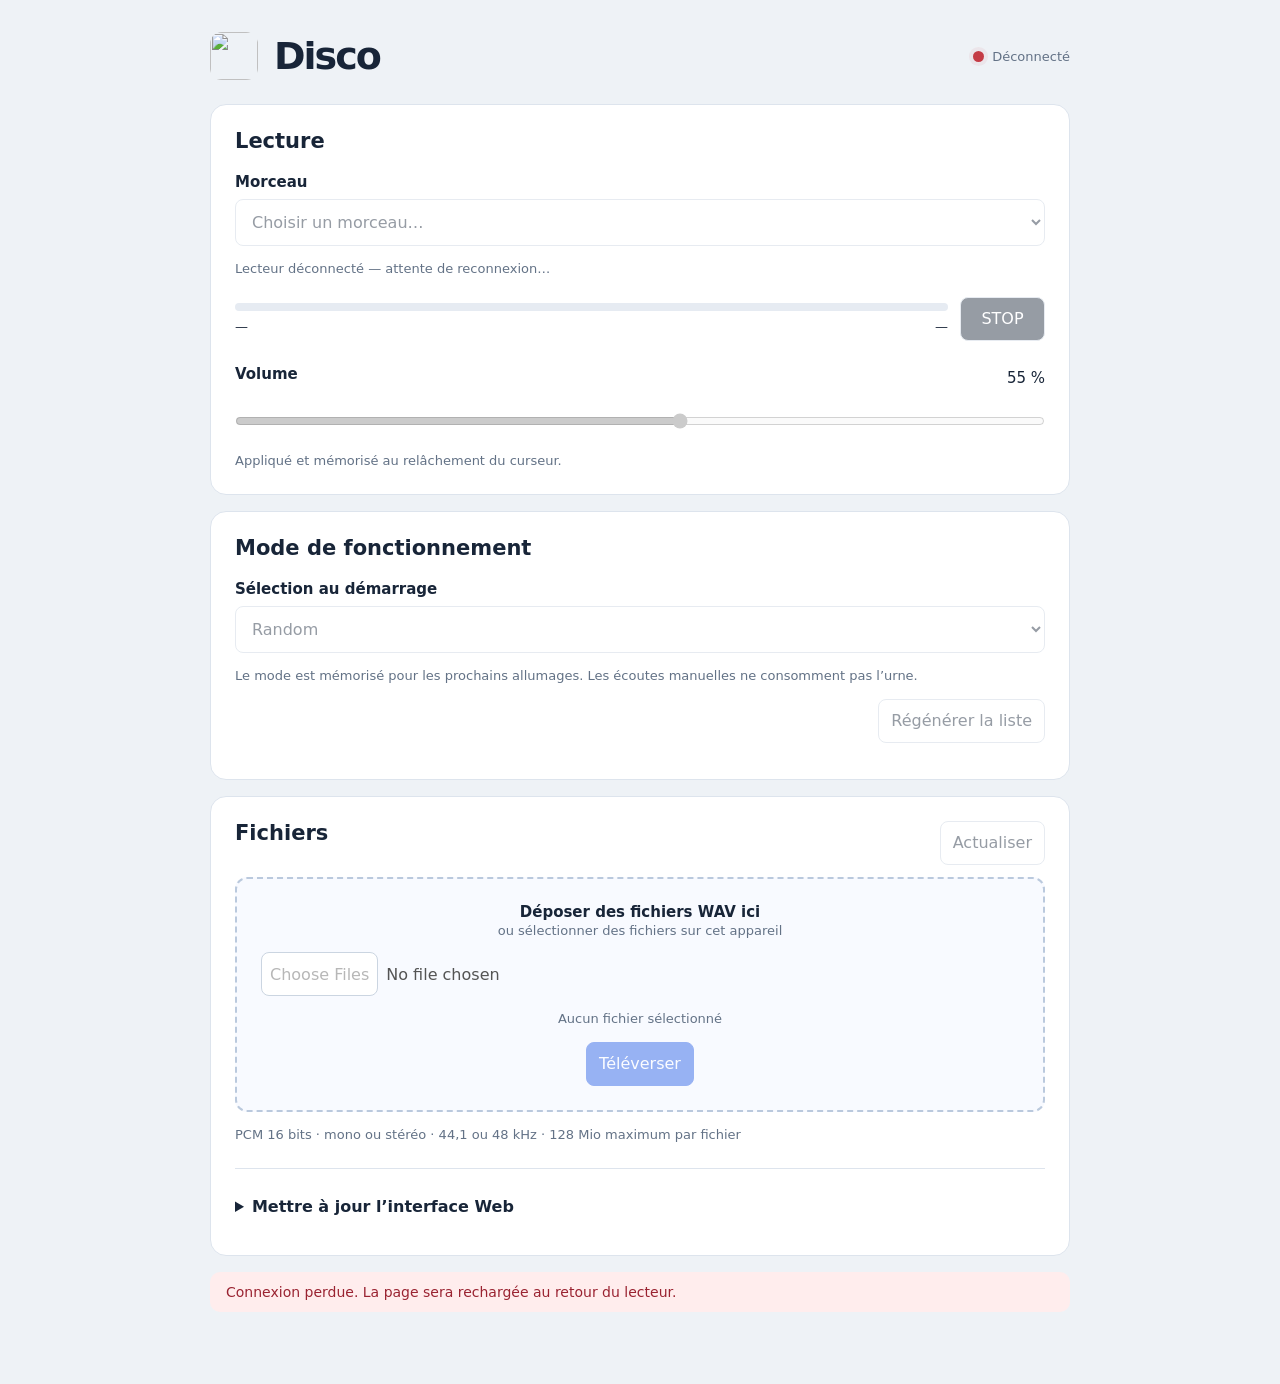
==== commit eb6ba23c: "Add initial web app structure with HTML, CSS, and icon assets - Created index.html with basic struct" ====
--- a/Disco_ESP/data/index.html
+++ b/Disco_ESP/data/index.html
@@ -1,25 +1,34 @@
-<!doctype html><html lang="fr"><meta charset="utf-8"><meta name="viewport" content="width=device-width,initial-scale=1"><title>Disco — Lecteur audio aléatoire</title>
+<!doctype html><html lang="fr"><head><meta charset="utf-8"><meta name="viewport" content="width=device-width,initial-scale=1,viewport-fit=cover"><title>Disco</title>
+<meta name="theme-color" content="#182538"><meta name="mobile-web-app-capable" content="yes"><meta name="apple-mobile-web-app-capable" content="yes"><meta name="apple-mobile-web-app-title" content="Disco"><meta name="apple-mobile-web-app-status-bar-style" content="default">
+<link rel="manifest" href="/manifest.webmanifest"><link rel="apple-touch-icon" sizes="180x180" href="/apple-touch-icon.png"><link rel="icon" type="image/png" sizes="192x192" href="/icon-192.png">
 <style>
 :root{font:15px system-ui,sans-serif;color:#182538;background:#eef2f6;accent-color:#245ce5}*{box-sizing:border-box}body{margin:0}main{max-width:900px;margin:32px auto;padding:0 20px 40px}header{display:flex;align-items:baseline;gap:16px;margin-bottom:24px}h1{font-size:38px;letter-spacing:-2px;margin:0}header span,.hint,.size{color:#637286}section{background:#fff;border:1px solid #dde4ed;border-radius:16px;padding:24px;margin:16px 0}h2{font-size:21px;margin:0 0 20px}label{display:block;font-weight:600;margin-bottom:8px}select,button,input{font:inherit}select{width:100%;padding:12px;border:1px solid #cbd5e1;border-radius:8px;background:#fff;color:inherit}button{padding:8px 12px;border:1px solid #cbd5e1;border-radius:8px;background:white;color:inherit;cursor:pointer}button:hover{background:#edf2ff}button:disabled,select:disabled{opacity:.45;cursor:default}.primary{background:#245ce5;color:white;border-color:#245ce5}.danger{color:#b3263d}#stop{background:#182538;color:#fff;min-width:85px}.row{display:flex;align-items:center;justify-content:space-between;gap:12px}.hint{font-size:13px;line-height:1.5}.transport{margin:18px 0}.timeline{flex:1}progress{width:100%;height:8px;display:block;border:0;border-radius:9px;overflow:hidden}progress::-webkit-progress-bar{background:#e6ebf2}progress::-webkit-progress-value{background:#245ce5}.times{margin-top:8px;font-variant-numeric:tabular-nums;font-size:13px}input[type=range]{width:100%;margin:8px 0}.volume{margin-top:24px}.compact{padding:0;margin:12px 0 0;list-style:none}.compact li{display:flex;gap:10px;align-items:center;padding:9px 0;border-top:1px solid #edf0f4}.filename{flex:1;min-width:0;overflow-wrap:anywhere}.size{font-size:12px;white-space:nowrap}.compact button{font-size:12px;padding:6px 9px}#queue{max-height:250px;overflow:auto;counter-reset:tracks}#queue li{counter-increment:tracks;font-size:13px}#queue li:before{content:counter(tracks,decimal-leading-zero);color:#8290a3;min-width:23px}#drop{border:2px dashed #bac9dd;border-radius:12px;padding:24px;text-align:center;background:#f8faff;margin:12px 0}#drop.over{background:#e4edff;border-color:#245ce5}#files{max-width:100%;margin-top:12px}#status{white-space:pre-line;font-size:14px;padding:12px 16px;background:#e3eaf5;border-radius:10px}#status.error{background:#ffeded;color:#9a2331}[hidden]{display:none!important}@media(max-width:560px){main{padding:0 12px;margin:20px auto}section{padding:18px}header span{font-size:12px}.compact li{flex-wrap:wrap}.filename{flex-basis:60%}}
-</style>
-<main><header><h1>Disco</h1><span>Lecteur audio aléatoire · ESP32</span></header>
+#connection{margin-left:auto;display:inline-flex;gap:8px;align-items:center;font-size:13px;white-space:nowrap}#connectionDot{width:11px;height:11px;border-radius:50%;background:#c43b45;box-shadow:0 0 0 4px #c43b4512}#connection.online #connectionDot{background:#23925b;box-shadow:0 0 0 4px #23925b12}details{margin-top:24px;border-top:1px solid #dde4ed;padding-top:18px}summary{cursor:pointer;font-weight:600}#htmlFile{max-width:100%;margin:10px 0}details .row{justify-content:flex-start;flex-wrap:wrap}header{flex-wrap:wrap}
+
+/* Touch controls, safe areas and narrow screens; browser zoom stays available. */
+body{min-height:100vh;min-height:100dvh}main{padding-left:max(20px,env(safe-area-inset-left));padding-right:max(20px,env(safe-area-inset-right));padding-top:env(safe-area-inset-top);padding-bottom:max(40px,env(safe-area-inset-bottom))}
+button,select,input,summary{font-size:16px}button,select,summary{min-height:44px}button,summary{touch-action:manipulation}summary{padding:10px 0}input[type=range]{min-height:44px;touch-action:pan-y}input[type=file]{width:100%;min-width:0}input[type=file]::file-selector-button{font:inherit;min-height:44px;border:1px solid #cbd5e1;border-radius:8px;background:white;margin-right:8px;padding:8px}
+:focus-visible{outline:3px solid #245ce5;outline-offset:3px}.row>*{min-width:0}.timeline{min-width:0}#picked,#status,#playerState,#queue li{overflow-wrap:anywhere}#queue{overscroll-behavior:contain}.app-icon{width:48px;height:48px;border-radius:12px;flex:none}header{align-items:center}header .subtitle{flex:1;min-width:120px}
+@media(max-width:560px){main{margin:16px auto;padding-left:max(12px,env(safe-area-inset-left));padding-right:max(12px,env(safe-area-inset-right))}section{padding:16px}h1{font-size:32px}h2{font-size:20px}header{gap:12px}header .subtitle{flex-basis:calc(100% - 72px);order:3}#connection{margin-left:auto}.compact button{font-size:14px;min-height:44px}.compact li{gap:8px}#list li{display:grid;grid-template-columns:1fr auto}#list .filename{grid-column:1 / -1}#list .size{grid-column:1 / -1}#list button{width:100%}#urnPanel>.row{flex-wrap:wrap}#drop{padding:16px 10px}details .row button{width:100%}#fileTitle{margin-bottom:0}.transport{gap:16px}}
+</style></head><body>
+<main><header><img class="app-icon" src="/icon-192.png" alt="" width="48" height="48"><h1>Disco</h1><span id="connection" role="status" aria-live="polite"><i id="connectionDot" aria-hidden="true"></i><span id="connectionText">Vérification…</span></span></header>
 <section aria-labelledby="lecture"><h2 id="lecture">Lecture</h2><label for="track">Morceau</label><select id="track"><option value="">Choisir un morceau…</option></select><p id="playerState" class="hint">Connexion au lecteur…</p><div class="row transport"><div class="timeline"><progress id="playProgress" max="1" value="0" aria-label="Progression de lecture"></progress><div class="row times"><span id="elapsed">0:00</span><span id="duration">0:00</span></div></div><button id="stop">STOP</button></div><div class="volume"><div class="row"><label for="volume">Volume</label><output id="volumeValue">55 %</output></div><input id="volume" type="range" min="0" max="100" value="55"><div class="hint">Appliqué et mémorisé au relâchement du curseur.</div></div></section>
 <section aria-labelledby="modeTitle"><h2 id="modeTitle">Mode de fonctionnement</h2><label for="mode">Sélection au démarrage</label><select id="mode"><option value="random">Random</option><option value="urn">Urne</option></select><p class="hint">Le mode est mémorisé pour les prochains allumages. Les écoutes manuelles ne consomment pas l’urne.</p><div id="urnPanel"><div class="row"><span id="urnInfo" class="hint"></span><button id="resetUrn" data-idle>Régénérer la liste</button></div><ol id="queue" class="compact"></ol></div></section>
-<section aria-labelledby="fileTitle"><div class="row"><h2 id="fileTitle">Fichiers</h2><button id="refresh">Actualiser</button></div><div id="drop"><strong>Déposer des fichiers WAV ici</strong><div class="hint">ou sélectionner des fichiers sur cet appareil</div><input id="files" data-idle type="file" accept=".wav" multiple><p id="picked" class="hint">Aucun fichier sélectionné</p><button id="send" data-idle class="primary">Téléverser</button></div><p class="hint">PCM 16 bits · mono ou stéréo · 44,1 ou 48 kHz · <span id="limit">128 Mio maximum par fichier</span></p><progress id="uploadProgress" max="100" value="0" hidden aria-label="Progression du téléversement"></progress><p id="fileLock" class="hint" hidden>Appuyer sur STOP pour téléverser, renommer, supprimer ou régénérer l’urne.</p><ul id="list" class="compact"></ul></section><div id="status" role="status" aria-live="polite">Connexion…</div></main>
+<section aria-labelledby="fileTitle"><div class="row"><h2 id="fileTitle">Fichiers</h2><button id="refresh">Actualiser</button></div><div id="drop"><strong>Déposer des fichiers WAV ici</strong><div class="hint">ou sélectionner des fichiers sur cet appareil</div><input id="files" data-idle type="file" accept=".wav" multiple><p id="picked" class="hint">Aucun fichier sélectionné</p><button id="send" data-idle class="primary">Téléverser</button></div><p class="hint">PCM 16 bits · mono ou stéréo · 44,1 ou 48 kHz · <span id="limit">128 Mio maximum par fichier</span></p><progress id="uploadProgress" max="100" value="0" hidden aria-label="Progression du téléversement"></progress><p id="fileLock" class="hint" hidden>Appuyer sur STOP pour téléverser, renommer, supprimer ou régénérer l’urne.</p><ul id="list" class="compact"></ul><details><summary>Mettre à jour l’interface Web</summary><p class="hint">Dossier <code>/www</code> sur la SD : index.html, CSS, JavaScript et images. Liens relatifs autorisés, sans sous-dossiers. Les fichiers du même nom sont remplacés. <span id="htmlLimit">1 Mio maximum par fichier.</span> Appuyer sur STOP avant modification.</p><label for="htmlFile">Fichiers Web</label><input id="htmlFile" data-idle type="file" accept=".html,.css,.js,.png,.jpg,.jpeg,.gif,.webp,.svg,.ico,.json,.woff2" multiple><div class="row"><button id="uploadHtml" data-idle class="primary">Téléverser les fichiers Web</button><button id="refreshWeb">Actualiser la liste</button><button id="resetHtml" data-idle>Restaurer la page embarquée</button><a href="/">Ouvrir l’interface</a></div><ul id="webFiles" class="compact"></ul><progress id="htmlProgress" max="100" value="0" hidden aria-label="Téléversement HTML"></progress><p class="hint">En cas de problème, ouvrir la <a href="/recovery">page de secours embarquée</a>.</p></details></section><div id="status" role="status" aria-live="polite">Connexion…</div></main>
 <script>
 'use strict';
-const $=id=>document.getElementById(id);let busy=false,playing=false,dirty=false,polling=false,picked=[],maxBytes=128*1024*1024;
+const $=id=>document.getElementById(id);let busy=false,playing=false,dirty=false,polling=false,picked=[],maxBytes=128*1024*1024,connected=null,reloading=false,maxHtmlBytes=1024*1024;
 function message(t,error=false){$('status').textContent=t;$('status').classList.toggle('error',error);}
-function controls(){document.querySelectorAll('button,input,select').forEach(e=>e.disabled=busy);document.querySelectorAll('[data-idle]').forEach(e=>e.disabled=busy||playing);$('stop').disabled=busy||!playing;$('fileLock').hidden=!playing;}
+function controls(){document.querySelectorAll('button,input,select').forEach(e=>e.disabled=busy||connected!==true);document.querySelectorAll('[data-idle]').forEach(e=>e.disabled=busy||playing||connected!==true);$('stop').disabled=busy||!playing||connected!==true;$('fileLock').hidden=!playing;}
 function lock(v){busy=v;controls();}
-async function json(url){const r=await fetch(url,{cache:'no-store'});if(!r.ok)throw Error(await r.text());return r.json();}
-async function api(url,headers={}){const r=await fetch(url,{method:'POST',headers:{'X-Manage':'1',...headers}});const t=await r.text();if(!r.ok)throw Error(t);return t;}
+async function json(url){const c=new AbortController(),t=setTimeout(()=>c.abort(),4000);try{const r=await fetch(url,{cache:'no-store',signal:c.signal});if(!r.ok)throw Error(await r.text());return await r.json();}finally{clearTimeout(t);}}
+async function api(url,headers={}){const c=new AbortController(),timer=setTimeout(()=>c.abort(),10000);try{const r=await fetch(url,{method:'POST',signal:c.signal,headers:{'X-Manage':'1',...headers}});const t=await r.text();if(!r.ok)throw Error(t);return t;}finally{clearTimeout(timer);}}
 function clock(ms){const s=Math.floor(Math.max(0,ms||0)/1000);return Math.floor(s/60)+':'+String(s%60).padStart(2,'0');}
 async function refreshPlayer(updateTrack=true){const d=await json('/api/player');playing=d.playing;$('playerState').textContent=(playing?'En lecture : '+d.name:'À l’arrêt')+(d.error?' — '+d.error:'');if(updateTrack)$('track').value=playing?d.name:'';$('elapsed').textContent=clock(d.elapsedMs);$('duration').textContent=clock(d.durationMs);$('playProgress').max=d.durationMs||1;$('playProgress').value=Math.min(d.elapsedMs||0,d.durationMs||0);if(!dirty){$('volume').value=d.volume;$('volumeValue').textContent=d.volume+' %';}controls();}
 async function refreshUrn(){const d=await json('/api/urn');$('mode').value=d.mode;$('urnPanel').hidden=d.mode!=='urn';$('queue').replaceChildren();if(d.mode!=='urn')return;const q=d.queue||[];$('urnInfo').textContent=!d.ready?'Urne indisponible':q.length?q.length+' à venir / '+d.total:d.total?'Urne vide · mélange au prochain allumage':'Aucun WAV compatible';q.forEach(name=>{const li=document.createElement('li');li.textContent=name;$('queue').append(li);});}
 async function refreshFiles(){const d=await json('/api/files');maxBytes=d.maxBytes;$('limit').textContent=Math.round(maxBytes/1024/1024)+' Mio maximum par fichier';$('list').replaceChildren();$('track').replaceChildren(new Option('Choisir un morceau…',''));d.files.sort((a,b)=>a.name.localeCompare(b.name,'fr')).forEach(f=>{const li=document.createElement('li'),name=document.createElement('span'),size=document.createElement('span');name.className='filename';name.textContent=f.name;size.className='size';size.textContent=(f.size/1024/1024).toFixed(2)+' Mio';li.append(name,size);for(const [label,fn]of [['Renommer',()=>renameFile(f.name)],['Supprimer',()=>deleteFile(f.name)]]){const b=document.createElement('button');b.textContent=label;b.dataset.idle='';b.onclick=fn;if(label==='Supprimer')b.className='danger';li.append(b);}$('list').append(li);$('track').add(new Option(f.name,f.name));});if(!d.files.length)$('list').textContent='Aucun fichier WAV.';if(d.truncated)message('Liste limitée aux 1024 premiers fichiers.');controls();}
-async function refresh(){await refreshFiles();await refreshUrn();await refreshPlayer();}
-async function action(fn){if(busy)return;lock(true);try{await fn();}catch(e){message(e.message,true);}finally{lock(false);}}
+async function refresh(){await refreshFiles();await refreshUrn();await refreshPlayer();await refreshWebFiles();}
+async function action(fn){if(busy||connected!==true)return;lock(true);try{await fn();}catch(e){message(e.message,true);}finally{lock(false);}}
 $('track').onchange=()=>{const name=$('track').value;if(name)action(async()=>{try{message(await api('/api/play',{'X-File-Name':encodeURIComponent(name)}));}finally{await refreshPlayer();}});};
 $('stop').onclick=()=>action(async()=>{message(await api('/api/stop'));await refreshPlayer();});
 $('volume').oninput=()=>{dirty=true;$('volumeValue').textContent=$('volume').value+' %';};
@@ -34,9 +43,33 @@
 for(const type of ['dragleave','drop'])$('drop').addEventListener(type,e=>{e.preventDefault();$('drop').classList.remove('over');});
 $('drop').addEventListener('drop',e=>{if(busy||playing){message('Appuyer sur STOP avant de téléverser.',true);return;}choose(e.dataTransfer.files);});
 window.addEventListener('dragover',e=>e.preventDefault());window.addEventListener('drop',e=>e.preventDefault());
-function upload(file){return new Promise((resolve,reject)=>{const x=new XMLHttpRequest();x.open('POST','/api/upload');x.timeout=15*60*1000;x.setRequestHeader('Content-Type','application/octet-stream');x.setRequestHeader('X-Manage','1');x.setRequestHeader('X-File-Name',encodeURIComponent(file.name));x.upload.onprogress=e=>{if(e.lengthComputable)$('uploadProgress').value=e.loaded/e.total*100;};x.onload=()=>x.status>=200&&x.status<300?resolve():reject(Error(x.responseText||'Échec du transfert'));x.onerror=()=>reject(Error('Connexion interrompue'));x.ontimeout=()=>reject(Error('Délai de transfert dépassé'));x.send(file);});}
+function upload(file,route='/api/upload',progress='uploadProgress'){return new Promise((resolve,reject)=>{const x=new XMLHttpRequest();x.open('POST',route);x.timeout=15*60*1000;x.setRequestHeader('Content-Type','application/octet-stream');x.setRequestHeader('X-Manage','1');x.setRequestHeader('X-File-Name',encodeURIComponent(file.name));x.upload.onprogress=e=>{if(e.lengthComputable)$(progress).value=e.loaded/e.total*100;};x.onload=()=>x.status>=200&&x.status<300?resolve():reject(Error(x.responseText||'Échec du transfert'));x.onerror=()=>reject(Error('Connexion interrompue'));x.ontimeout=()=>reject(Error('Délai de transfert dépassé'));x.send(file);});}
 $('send').onclick=()=>{if(playing)return;if(!picked.length){message('Choisir au moins un WAV.');return;}action(async()=>{$('uploadProgress').hidden=false;const results=[];try{for(const f of picked){message('Téléversement : '+f.name);$('uploadProgress').value=0;try{if(!/\.wav$/i.test(f.name)||f.size===0)throw Error('Fichier WAV requis');if(f.size>maxBytes)throw Error('Limite dépassée');await upload(f);results.push('✓ '+f.name);}catch(e){results.push('✗ '+f.name+' : '+e.message);}}await refresh();message(results.join('\n'),results.some(x=>x.startsWith('✗')));}finally{$('uploadProgress').hidden=true;$('files').value='';choose([]);}});};
 $('refresh').onclick=()=>action(async()=>{await refresh();message('Actualisé.');});
-setInterval(async()=>{if(busy||polling)return;polling=true;try{await refreshPlayer(document.activeElement!==$('track'));}catch(e){$('playerState').textContent='Connexion au lecteur interrompue';}finally{polling=false;}},750);
-action(async()=>{await refresh();message('Prêt. Écoute sur la sortie jack.');});
-</script></html>
+function setConnection(ok){
+ const previous=connected;connected=ok;
+ $('connection').classList.toggle('online',ok);$('connectionText').textContent=ok?'Connecté':'Déconnecté';
+ if(previous!==ok){
+  controls();
+  if(!ok){playing=false;dirty=false;$('playerState').textContent='Lecteur déconnecté — attente de reconnexion…';$('track').value='';$('elapsed').textContent='—';$('duration').textContent='—';$('playProgress').value=0;message('Connexion perdue. La page sera rechargée au retour du lecteur.',true);controls();}
+  else if(previous===false&&!reloading){reloading=true;message('Connexion rétablie. Rechargement…');location.reload();}
+ }
+}
+async function checkConnection(){
+ const controller=new AbortController(),timer=setTimeout(()=>controller.abort(),3000);
+ try{const r=await fetch('/api/ping',{cache:'no-store',signal:controller.signal});if(!r.ok)throw Error('ping');const d=await r.json();if(d.disco!==true)throw Error('Réponse inattendue');maxHtmlBytes=d.maxHtmlBytes||1024*1024;$('htmlLimit').textContent=Math.round(maxHtmlBytes/1024)+' Kio maximum par fichier.';setConnection(true);return true;}
+ catch(e){setConnection(false);return false;}finally{clearTimeout(timer);}
+}
+async function refreshWebFiles(){const d=await json('/api/ui/files');$('webFiles').replaceChildren();for(const f of d.files){const li=document.createElement('li'),name=document.createElement('span'),size=document.createElement('span'),del=document.createElement('button');name.className='filename';name.textContent=f.name;size.className='size';size.textContent=(f.size/1024).toFixed(1)+' Kio';del.textContent='Supprimer';del.className='danger';del.dataset.idle='';del.onclick=()=>{if(confirm('Supprimer '+f.name+' du dossier /www ?'))action(async()=>{message(await api('/api/ui/delete',{'X-File-Name':encodeURIComponent(f.name)}));await refreshWebFiles();});};li.append(name,size,del);$('webFiles').append(li);}if(!d.files.length)$('webFiles').textContent='Dossier /www vide.';if(d.truncated)message('Liste limitée à 256 fichiers Web.');controls();}
+$('refreshWeb').onclick=()=>action(refreshWebFiles);
+$('uploadHtml').onclick=()=>{const files=Array.from($('htmlFile').files);if(!files.length){message('Choisir des fichiers Web.',true);return;}action(async()=>{$('htmlProgress').hidden=false;const results=[];try{files.sort((a,b)=>(a.name.toLowerCase()==='index.html')-(b.name.toLowerCase()==='index.html'));for(const f of files){try{if(!/\.(html|css|js|png|jpe?g|gif|webp|svg|ico|json|woff2)$/i.test(f.name)||!f.size||f.size>maxHtmlBytes)throw Error('Format, taille ou fichier vide invalide');message('Téléversement : '+f.name);$('htmlProgress').value=0;await upload(f,'/api/ui/upload','htmlProgress');results.push('✓ '+f.name);}catch(e){results.push('✗ '+f.name+' : '+e.message);break;}}await refreshWebFiles();message(results.join('\n')+'\nOuvrir l’interface pour voir les changements.',results.some(x=>x.startsWith('✗')));}finally{$('htmlProgress').hidden=true;$('htmlFile').value='';}});};
+$('resetHtml').onclick=()=>{if(!confirm('Supprimer /www/index.html et revenir à la page embarquée ? Les autres fichiers sont conservés.'))return;action(async()=>{message(await api('/api/ui/reset'));location.assign('/');});};
+window.addEventListener('offline',()=>setConnection(false));
+async function monitor(){if(busy||polling||reloading)return;polling=true;try{if(await checkConnection()&&!reloading)await refreshPlayer(document.activeElement!==$('track'));}catch(e){message('Lecteur joignable, mais actualisation impossible : '+e.message,true);}finally{polling=false;}}
+// The single-threaded ESP HTTP server receives uploads synchronously: do not
+// interpret its occupied connection as an outage. Resume monitoring afterwards.
+setInterval(monitor,1500);
+(async()=>{polling=true;try{if(await checkConnection())await action(async()=>{await refresh();message('Prêt. Écoute sur la sortie jack.');});}finally{polling=false;}})();
+document.addEventListener('visibilitychange',()=>{if(!document.hidden)monitor();});
+window.addEventListener('pageshow',()=>monitor());
+</script></body></html>
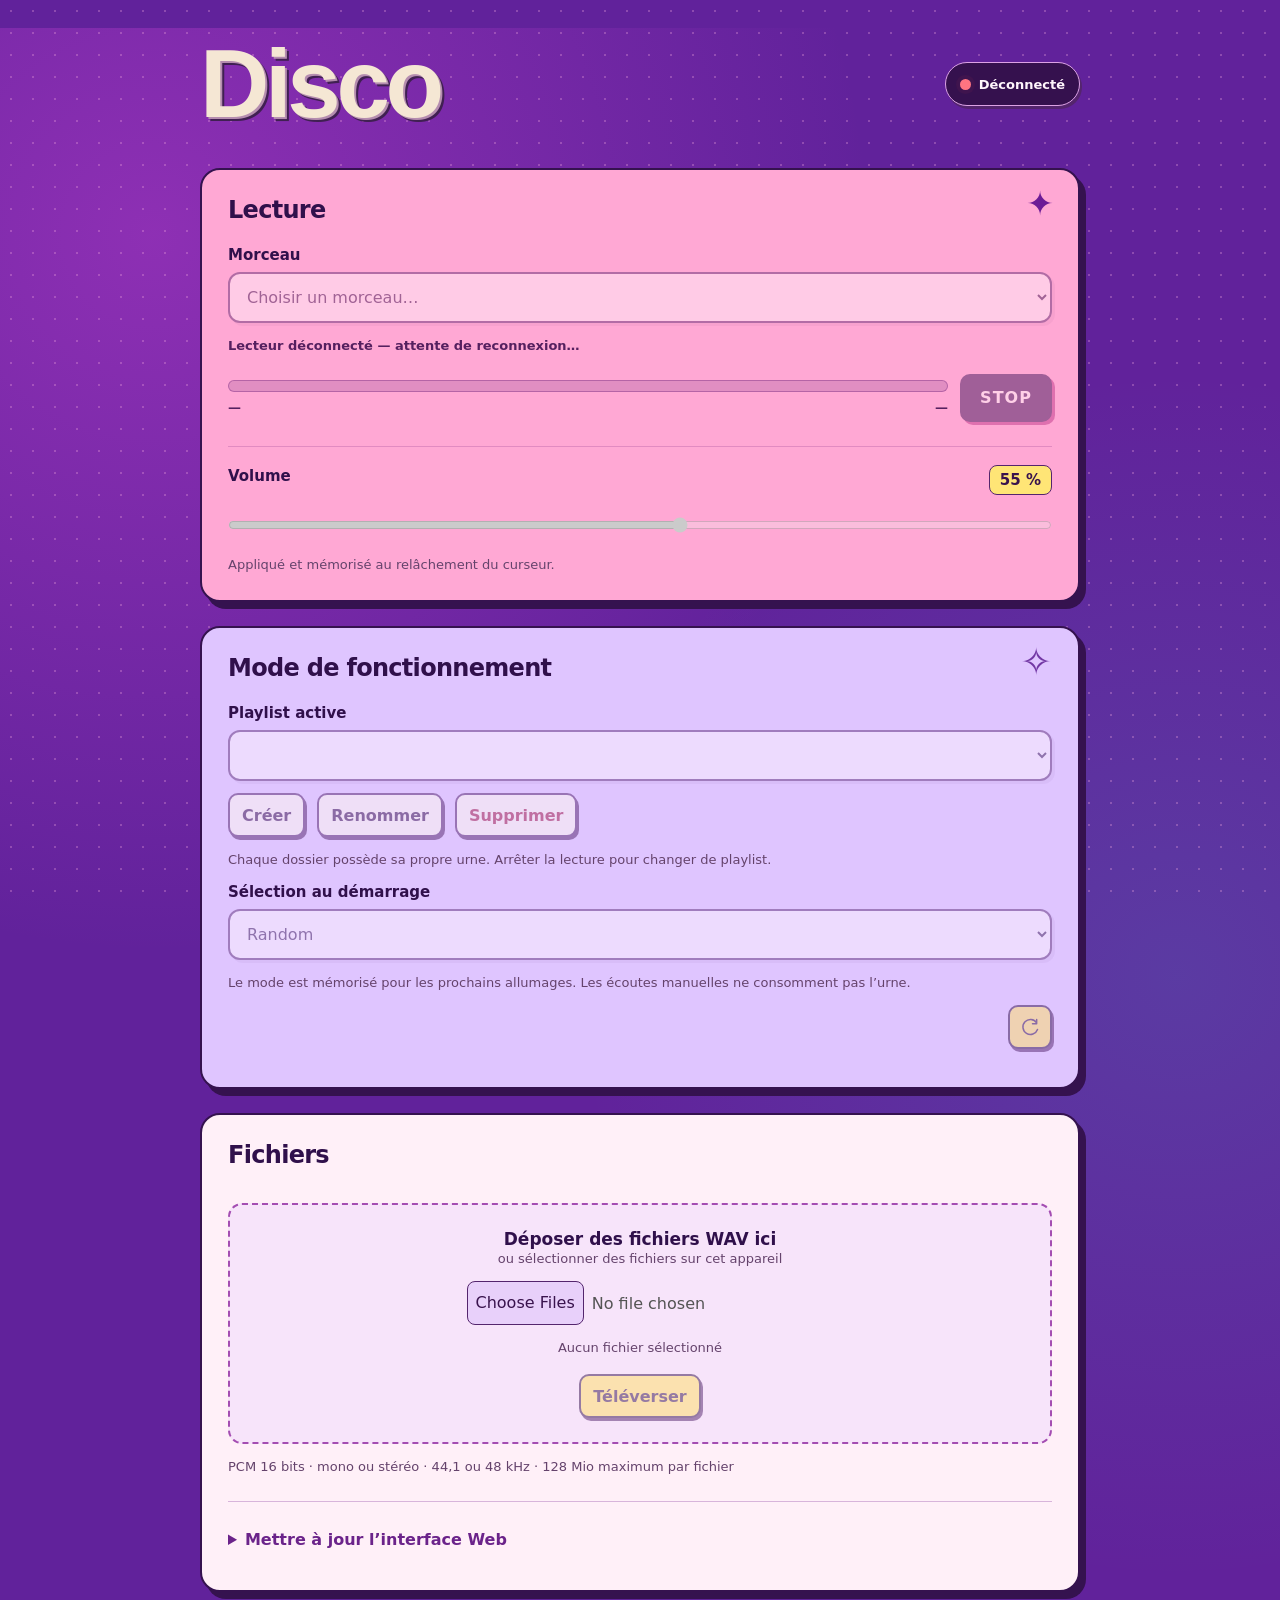
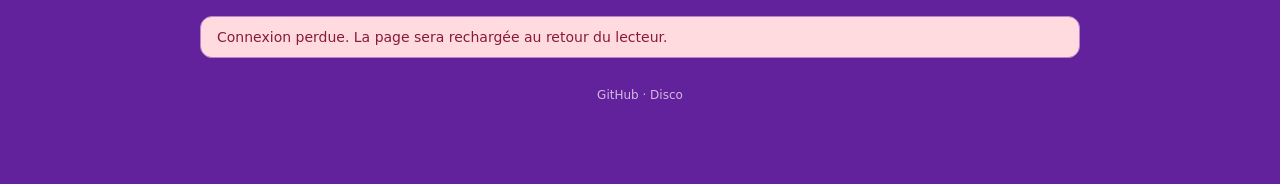
==== commit 779d3ccb: "feat: add web catalog maintenance functionality and enhance playlist management - Introduced `web_ca" ====
--- a/Disco_ESP/data/index.html
+++ b/Disco_ESP/data/index.html
@@ -1,5 +1,5 @@
 <!doctype html><html lang="fr"><head><meta charset="utf-8"><meta name="viewport" content="width=device-width,initial-scale=1,viewport-fit=cover"><title>Disco</title>
-<meta name="theme-color" content="#182538"><meta name="mobile-web-app-capable" content="yes"><meta name="apple-mobile-web-app-capable" content="yes"><meta name="apple-mobile-web-app-title" content="Disco"><meta name="apple-mobile-web-app-status-bar-style" content="default">
+<meta name="theme-color" content="#61229b"><meta name="mobile-web-app-capable" content="yes"><meta name="apple-mobile-web-app-capable" content="yes"><meta name="apple-mobile-web-app-title" content="Disco"><meta name="apple-mobile-web-app-status-bar-style" content="default">
 <link rel="manifest" href="/manifest.webmanifest"><link rel="apple-touch-icon" sizes="180x180" href="/apple-touch-icon.png"><link rel="icon" type="image/png" sizes="192x192" href="/icon-192.png">
 <style>
 :root{font:15px system-ui,sans-serif;color:#182538;background:#eef2f6;accent-color:#245ce5}*{box-sizing:border-box}body{margin:0}main{max-width:900px;margin:32px auto;padding:0 20px 40px}header{display:flex;align-items:baseline;gap:16px;margin-bottom:24px}h1{font-size:38px;letter-spacing:-2px;margin:0}header span,.hint,.size{color:#637286}section{background:#fff;border:1px solid #dde4ed;border-radius:16px;padding:24px;margin:16px 0}h2{font-size:21px;margin:0 0 20px}label{display:block;font-weight:600;margin-bottom:8px}select,button,input{font:inherit}select{width:100%;padding:12px;border:1px solid #cbd5e1;border-radius:8px;background:#fff;color:inherit}button{padding:8px 12px;border:1px solid #cbd5e1;border-radius:8px;background:white;color:inherit;cursor:pointer}button:hover{background:#edf2ff}button:disabled,select:disabled{opacity:.45;cursor:default}.primary{background:#245ce5;color:white;border-color:#245ce5}.danger{color:#b3263d}#stop{background:#182538;color:#fff;min-width:85px}.row{display:flex;align-items:center;justify-content:space-between;gap:12px}.hint{font-size:13px;line-height:1.5}.transport{margin:18px 0}.timeline{flex:1}progress{width:100%;height:8px;display:block;border:0;border-radius:9px;overflow:hidden}progress::-webkit-progress-bar{background:#e6ebf2}progress::-webkit-progress-value{background:#245ce5}.times{margin-top:8px;font-variant-numeric:tabular-nums;font-size:13px}input[type=range]{width:100%;margin:8px 0}.volume{margin-top:24px}.compact{padding:0;margin:12px 0 0;list-style:none}.compact li{display:flex;gap:10px;align-items:center;padding:9px 0;border-top:1px solid #edf0f4}.filename{flex:1;min-width:0;overflow-wrap:anywhere}.size{font-size:12px;white-space:nowrap}.compact button{font-size:12px;padding:6px 9px}#queue{max-height:250px;overflow:auto;counter-reset:tracks}#queue li{counter-increment:tracks;font-size:13px}#queue li:before{content:counter(tracks,decimal-leading-zero);color:#8290a3;min-width:23px}#drop{border:2px dashed #bac9dd;border-radius:12px;padding:24px;text-align:center;background:#f8faff;margin:12px 0}#drop.over{background:#e4edff;border-color:#245ce5}#files{max-width:100%;margin-top:12px}#status{white-space:pre-line;font-size:14px;padding:12px 16px;background:#e3eaf5;border-radius:10px}#status.error{background:#ffeded;color:#9a2331}[hidden]{display:none!important}@media(max-width:560px){main{padding:0 12px;margin:20px auto}section{padding:18px}header span{font-size:12px}.compact li{flex-wrap:wrap}.filename{flex-basis:60%}}
@@ -8,26 +8,105 @@
 /* Touch controls, safe areas and narrow screens; browser zoom stays available. */
 body{min-height:100vh;min-height:100dvh}main{padding-left:max(20px,env(safe-area-inset-left));padding-right:max(20px,env(safe-area-inset-right));padding-top:env(safe-area-inset-top);padding-bottom:max(40px,env(safe-area-inset-bottom))}
 button,select,input,summary{font-size:16px}button,select,summary{min-height:44px}button,summary{touch-action:manipulation}summary{padding:10px 0}input[type=range]{min-height:44px;touch-action:pan-y}input[type=file]{width:100%;min-width:0}input[type=file]::file-selector-button{font:inherit;min-height:44px;border:1px solid #cbd5e1;border-radius:8px;background:white;margin-right:8px;padding:8px}
-:focus-visible{outline:3px solid #245ce5;outline-offset:3px}.row>*{min-width:0}.timeline{min-width:0}#picked,#status,#playerState,#queue li{overflow-wrap:anywhere}#queue{overscroll-behavior:contain}.app-icon{width:48px;height:48px;border-radius:12px;flex:none}header{align-items:center}header .subtitle{flex:1;min-width:120px}
+:focus-visible{outline:3px solid #245ce5;outline-offset:3px}.row>*{min-width:0}.timeline{min-width:0}#picked,#status,#playerState,#queue li{overflow-wrap:anywhere}#queue{overscroll-behavior:contain}header{align-items:center}header .subtitle{flex:1;min-width:120px}
 @media(max-width:560px){main{margin:16px auto;padding-left:max(12px,env(safe-area-inset-left));padding-right:max(12px,env(safe-area-inset-right))}section{padding:16px}h1{font-size:32px}h2{font-size:20px}header{gap:12px}header .subtitle{flex-basis:calc(100% - 72px);order:3}#connection{margin-left:auto}.compact button{font-size:14px;min-height:44px}.compact li{gap:8px}#list li{display:grid;grid-template-columns:1fr auto}#list .filename{grid-column:1 / -1}#list .size{grid-column:1 / -1}#list button{width:100%}#urnPanel>.row{flex-wrap:wrap}#drop{padding:16px 10px}details .row button{width:100%}#fileTitle{margin-bottom:0}.transport{gap:16px}}
+
+.smooth-progress{position:relative;height:8px;border-radius:9px;overflow:hidden;background:#e6ebf2}
+.smooth-progress progress{position:absolute;width:100%;height:100%;opacity:0}
+#playFill{display:block;height:100%;width:0;background:#245ce5;border-radius:inherit;transition:width 2.5s linear}
+@media(prefers-reduced-motion:reduce){#playFill{transition:none!important}}
+/* Disco Pop — local CSS, no external fonts or libraries. */
+:root{color:#30104b;background:#61229b;accent-color:#7b21af;font-family:ui-rounded,"Arial Rounded MT Bold",system-ui,sans-serif}
+body{background:radial-gradient(circle at 12% 12%,#e74be655,transparent 38%),radial-gradient(circle at 92% 55%,#32ddd422,transparent 40%),#61229b;isolation:isolate}
+body:before{content:"";position:fixed;inset:0;z-index:-1;pointer-events:none;background-image:radial-gradient(#fbb0e34a 1px,transparent 1px);background-size:22px 22px}
+main{max-width:920px;margin-top:28px}header{position:relative;min-height:112px;margin-bottom:28px;gap:20px}header h1{font-family:"Avenir Next",Avenir,Futura,"Century Gothic",sans-serif;font-size:clamp(64px,12vw,96px);font-weight:700;font-style:normal;letter-spacing:-.045em;line-height:1.1;color:#f5e7d4;text-shadow:2px 2px 0 #b58daf,4px 4px 0 #402052;transform:none}
+
+#connection{color:#fff6fc;background:#35114e;border:1px solid #dca2e5;border-radius:99px;padding:10px 14px;font-weight:650}#connectionText{color:inherit!important}#connectionDot{flex-shrink:0;background:#ff7481}#connection.online #connectionDot{background:#57efad}
+section{position:relative;border:2px solid #35124f;border-radius:20px;padding:26px;margin:24px 0;box-shadow:6px 7px 0 #35124f;overflow:hidden}
+section[aria-labelledby=lecture]{background:#ffa8d4}
+section[aria-labelledby=modeTitle]{background:#dfc5ff}
+section[aria-labelledby=fileTitle]{background:#fff0f8}
+h2{font-size:24px;font-weight:850;letter-spacing:-.7px;margin-bottom:22px}
+section[aria-labelledby=lecture]:before{content:"✦";position:absolute;right:24px;top:14px;font-size:33px;color:#6c1b96;pointer-events:none;animation:disco-sparkle 4.5s ease-in-out infinite}
+section[aria-labelledby=modeTitle]:before{content:"✧";position:absolute;right:26px;top:12px;font-size:38px;color:#7237a4;pointer-events:none;animation:disco-sparkle 6s ease-in-out infinite reverse}
+select{border:2px solid #54256d;border-radius:12px;background:#fff7fc;color:#30104b;padding:13px;box-shadow:3px 3px 0 #54256d19}
+button{border:2px solid #54256d;border-radius:10px;background:#fff9ef;color:#39134d;font-weight:700;min-height:44px;box-shadow:2px 3px 0 #54256d;transition:transform .15s,box-shadow .15s,background .15s}
+button:hover:not(:disabled){background:#ffe276;transform:translateY(-2px);box-shadow:2px 5px 0 #54256d}button:active:not(:disabled){transform:translate(2px,2px);box-shadow:0 1px 0 #54256d}button:disabled{opacity:.5}
+.primary,#resetUrn{background:#ffdf67;color:#35124f;border-color:#35124f}#stop{background:#42165d;color:#fff5fa;border-color:#42165d;min-width:92px;min-height:48px;letter-spacing:1px;box-shadow:3px 3px 0 #c0398a}.danger{color:#a11b46}
+.hint,.size,header span{color:#65436c}.hint{font-size:13px}#playerState{font-weight:650;color:#55205f}.times{color:#55205f;font-weight:700}.volume{padding-top:18px;border-top:1px solid #8d3e8d44}#volumeValue{background:#ffe576;color:#39134d;padding:5px 10px;border:1px solid #54256d;border-radius:8px;font-weight:800}
+input[type=range]{accent-color:#7223ab}input[type=file]::file-selector-button{background:#e8d0fa;border:1px solid #54256d;color:#39134d;border-radius:8px}a{color:#701b9c;text-underline-offset:3px}:focus-visible{outline:3px solid #007c83;outline-offset:4px}
+.smooth-progress{height:12px;background:#6b287f33;border:1px solid #74277d66}#playFill{background:linear-gradient(90deg,#ffdf60,#ff9b50,#f03caf,#ffdf60);background-size:250% 100%;animation:disco-gradient 7s linear infinite}
+progress::-webkit-progress-value{background:#b92a9d}progress::-moz-progress-bar{background:#b92a9d}
+#queue{padding:0 12px;background:#f5eaff;border-radius:12px}#queue li{border-color:#d7b9ea;padding:11px 0}#queue li:before{color:#7926a5;font-weight:800}#list li,#webFiles li{border-color:#e5c8e2;padding:12px 0}.compact button{min-height:44px}.filename{font-weight:600}
+#drop{border:2px dashed #a44db2;border-radius:14px;background:#f7e4fa;padding:24px 16px}#drop strong{font-size:17px}#drop.over{background:#ffe99a;border-color:#7f279c}#send{margin-top:4px}details{border-color:#d8b4db}summary{color:#6b238a}#status{background:#38124f;color:#fff0f9;border:1px solid #bd80d2;border-radius:12px}#status.error{background:#ffdbdf;color:#891a36}
+
+@keyframes disco-sparkle{0%,100%{opacity:.5;transform:scale(.85) rotate(-10deg)}50%{opacity:1;transform:scale(1.05) rotate(10deg)}}
+@keyframes disco-gradient{to{background-position:250% 0}}
+@media(max-width:560px){main{margin-top:14px}header{min-height:88px;gap:14px;margin-bottom:20px}header h1{font-size:68px}#connection{font-size:12px;padding:8px 10px;gap:7px}section{padding:18px;margin:20px 0;box-shadow:4px 5px 0 #35124f;border-radius:16px}h2{font-size:21px}section[aria-labelledby=modeTitle]:before{display:none}#drop{padding:20px 10px}}
+@media(max-width:370px){header{gap:12px}#connection{margin-left:0}header h1{flex:1}}
+@media(prefers-reduced-motion:reduce){*,*:before,*:after{animation:none!important;transition:none!important;scroll-behavior:auto!important}}
+
+
+/* Compact actions: consistent local SVGs and 44 px touch targets. */
+button.icon-button,details .row button.icon-button{display:inline-flex;align-items:center;justify-content:center;width:44px;min-width:44px;height:44px;padding:10px;flex:none}
+.icon-button svg{display:block;pointer-events:none}
+#list li,#webFiles li{display:grid;grid-template-columns:minmax(0,1fr) auto 44px 44px;gap:8px}
+#webFiles li{grid-template-columns:minmax(0,1fr) auto 44px}
+#list .filename,#list .size,#webFiles .filename,#webFiles .size{grid-column:auto}
+@media(max-width:560px){#list li{grid-template-columns:minmax(0,1fr) 44px 44px}#webFiles li{grid-template-columns:minmax(0,1fr) 44px}#list .filename,#webFiles .filename{grid-column:1;grid-row:1}#list .size,#webFiles .size{grid-column:1;grid-row:2}#list button,#webFiles button{grid-row:1 / 3}#list button:nth-last-child(2){grid-column:2}#list button:last-child{grid-column:3}#webFiles button{grid-column:2}}
+
+#list li{grid-template-columns:44px minmax(0,1fr) auto 44px 44px}#list .urn-first{grid-column:1;grid-row:1}
+@media(max-width:560px){#list li{grid-template-columns:44px minmax(0,1fr) 44px 44px}#list .filename{grid-column:2}#list .size{grid-column:2}#list .urn-first{grid-column:1;grid-row:1 / 3}#list button:nth-last-child(2){grid-column:3}#list button:last-child{grid-column:4}}
+
+.playlist-actions{justify-content:flex-start;margin-top:12px;flex-wrap:wrap}dialog{max-width:min(90vw,480px);border:2px solid #54256d;border-radius:16px;background:#fff0f8;color:#30104b;padding:24px}dialog::backdrop{background:#30104b88}dialog button{margin:16px 8px 0 0}
+#list li{grid-template-columns:44px minmax(0,1fr) auto repeat(3,44px)}
+@media(max-width:560px){#list li{grid-template-columns:44px minmax(0,1fr) repeat(3,44px)}#list button:nth-last-child(3){grid-column:3}#list button:nth-last-child(2){grid-column:4}#list button:last-child{grid-column:5}}
+
+/* Keep all track actions together, independent of the number of playlists. */
+#list li{grid-template-columns:minmax(0,1fr) auto auto;align-items:center}
+#list .filename{grid-column:1;grid-row:1}#list .size{grid-column:2;grid-row:1}
+#list .file-actions{grid-column:3;grid-row:1;display:flex;justify-content:flex-end;gap:8px}
+#list .file-actions button{width:44px;flex:0 0 44px}
+@media(max-width:560px){#list li{grid-template-columns:minmax(0,1fr) auto}#list .filename{grid-column:1 / -1;grid-row:1}#list .size{grid-column:1;grid-row:2}#list .file-actions{grid-column:2;grid-row:2;flex-wrap:wrap}#list .file-actions button{grid-column:auto;grid-row:auto}}
+
+#connection{cursor:pointer}#connection:disabled{cursor:default;opacity:1}
+
+#drop input[type=file]{display:block;width:fit-content;max-width:100%;margin:12px auto 0;text-align:center}
+
+#queue li{display:flex;flex-wrap:nowrap;align-items:center;gap:10px}#queue .queue-name{flex:1;min-width:0;overflow-wrap:anywhere}#queue .track-duration{flex:none;margin-left:auto;font-variant-numeric:tabular-nums;white-space:nowrap;color:#65436c}
+.site-footer{text-align:center;margin-top:20px;font-size:12px}.site-footer a{display:inline-block;padding:10px 14px;color:#f2dff7;text-decoration:none;opacity:.8}.site-footer a:hover,.site-footer a:focus-visible{opacity:1;text-decoration:underline}
 </style></head><body>
-<main><header><img class="app-icon" src="/icon-192.png" alt="" width="48" height="48"><h1>Disco</h1><span id="connection" role="status" aria-live="polite"><i id="connectionDot" aria-hidden="true"></i><span id="connectionText">Vérification…</span></span></header>
-<section aria-labelledby="lecture"><h2 id="lecture">Lecture</h2><label for="track">Morceau</label><select id="track"><option value="">Choisir un morceau…</option></select><p id="playerState" class="hint">Connexion au lecteur…</p><div class="row transport"><div class="timeline"><progress id="playProgress" max="1" value="0" aria-label="Progression de lecture"></progress><div class="row times"><span id="elapsed">0:00</span><span id="duration">0:00</span></div></div><button id="stop">STOP</button></div><div class="volume"><div class="row"><label for="volume">Volume</label><output id="volumeValue">55 %</output></div><input id="volume" type="range" min="0" max="100" value="55"><div class="hint">Appliqué et mémorisé au relâchement du curseur.</div></div></section>
-<section aria-labelledby="modeTitle"><h2 id="modeTitle">Mode de fonctionnement</h2><label for="mode">Sélection au démarrage</label><select id="mode"><option value="random">Random</option><option value="urn">Urne</option></select><p class="hint">Le mode est mémorisé pour les prochains allumages. Les écoutes manuelles ne consomment pas l’urne.</p><div id="urnPanel"><div class="row"><span id="urnInfo" class="hint"></span><button id="resetUrn" data-idle>Régénérer la liste</button></div><ol id="queue" class="compact"></ol></div></section>
-<section aria-labelledby="fileTitle"><div class="row"><h2 id="fileTitle">Fichiers</h2><button id="refresh">Actualiser</button></div><div id="drop"><strong>Déposer des fichiers WAV ici</strong><div class="hint">ou sélectionner des fichiers sur cet appareil</div><input id="files" data-idle type="file" accept=".wav" multiple><p id="picked" class="hint">Aucun fichier sélectionné</p><button id="send" data-idle class="primary">Téléverser</button></div><p class="hint">PCM 16 bits · mono ou stéréo · 44,1 ou 48 kHz · <span id="limit">128 Mio maximum par fichier</span></p><progress id="uploadProgress" max="100" value="0" hidden aria-label="Progression du téléversement"></progress><p id="fileLock" class="hint" hidden>Appuyer sur STOP pour téléverser, renommer, supprimer ou régénérer l’urne.</p><ul id="list" class="compact"></ul><details><summary>Mettre à jour l’interface Web</summary><p class="hint">Dossier <code>/www</code> sur la SD : index.html, CSS, JavaScript et images. Liens relatifs autorisés, sans sous-dossiers. Les fichiers du même nom sont remplacés. <span id="htmlLimit">1 Mio maximum par fichier.</span> Appuyer sur STOP avant modification.</p><label for="htmlFile">Fichiers Web</label><input id="htmlFile" data-idle type="file" accept=".html,.css,.js,.png,.jpg,.jpeg,.gif,.webp,.svg,.ico,.json,.woff2" multiple><div class="row"><button id="uploadHtml" data-idle class="primary">Téléverser les fichiers Web</button><button id="refreshWeb">Actualiser la liste</button><button id="resetHtml" data-idle>Restaurer la page embarquée</button><a href="/">Ouvrir l’interface</a></div><ul id="webFiles" class="compact"></ul><progress id="htmlProgress" max="100" value="0" hidden aria-label="Téléversement HTML"></progress><p class="hint">En cas de problème, ouvrir la <a href="/recovery">page de secours embarquée</a>.</p></details></section><div id="status" role="status" aria-live="polite">Connexion…</div></main>
+<main><header><h1>Disco</h1><button type="button" id="connection" title="Recharger la page" aria-label="Recharger la page" aria-live="polite"><i id="connectionDot" aria-hidden="true"></i><span id="connectionText">Vérification…</span></button></header>
+<section aria-labelledby="lecture"><h2 id="lecture">Lecture</h2><label for="track">Morceau</label><select id="track"><option value="">Choisir un morceau…</option></select><p id="playerState" class="hint">Connexion au lecteur…</p><div class="row transport"><div class="timeline"><div class="smooth-progress"><progress id="playProgress" max="1" value="0" aria-label="Progression de lecture"></progress><span id="playFill" aria-hidden="true"></span></div><div class="row times"><span id="elapsed">0:00</span><span id="duration">0:00</span></div></div><button id="stop">STOP</button></div><div class="volume"><div class="row"><label for="volume">Volume</label><output id="volumeValue">55 %</output></div><input id="volume" type="range" min="0" max="100" value="55"><div class="hint">Appliqué et mémorisé au relâchement du curseur.</div></div></section>
+<section aria-labelledby="modeTitle"><h2 id="modeTitle">Mode de fonctionnement</h2><label for="playlist">Playlist active</label><select id="playlist" data-idle></select><div class="row playlist-actions"><button id="createPlaylist" data-idle>Créer</button><button id="renamePlaylist" data-idle>Renommer</button><button id="deletePlaylist" data-idle class="danger">Supprimer</button></div><p class="hint">Chaque dossier possède sa propre urne. Arrêter la lecture pour changer de playlist.</p><label for="mode">Sélection au démarrage</label><select id="mode"><option value="random">Random</option><option value="urn">Urne</option></select><p class="hint">Le mode est mémorisé pour les prochains allumages. Les écoutes manuelles ne consomment pas l’urne.</p><div id="urnPanel"><div class="row"><span id="urnInfo" class="hint"></span><button id="resetUrn" data-idle>Régénérer la liste</button></div><ol id="queue" class="compact"></ol></div></section>
+<section aria-labelledby="fileTitle"><div class="row"><h2 id="fileTitle">Fichiers</h2></div><div id="drop"><strong>Déposer des fichiers WAV ici</strong><div class="hint">ou sélectionner des fichiers sur cet appareil</div><input id="files" data-idle type="file" accept=".wav" multiple><p id="picked" class="hint">Aucun fichier sélectionné</p><button id="send" data-idle class="primary">Téléverser</button></div><p class="hint">PCM 16 bits · mono ou stéréo · 44,1 ou 48 kHz · <span id="limit">128 Mio maximum par fichier</span></p><progress id="uploadProgress" max="100" value="0" hidden aria-label="Progression du téléversement"></progress><p id="fileLock" class="hint" hidden>Appuyer sur STOP pour téléverser, renommer, supprimer ou régénérer l’urne.</p><ul id="list" class="compact"></ul><details><summary>Mettre à jour l’interface Web</summary><p class="hint">Dossier <code>/www</code> sur la SD : index.html, CSS, JavaScript et images. Liens relatifs autorisés, sans sous-dossiers. Les fichiers du même nom sont remplacés. <span id="htmlLimit">1 Mio maximum par fichier.</span> Appuyer sur STOP avant modification.</p><label for="htmlFile">Fichiers Web</label><input id="htmlFile" data-idle type="file" accept=".html,.css,.js,.png,.jpg,.jpeg,.gif,.webp,.svg,.ico,.json,.woff2" multiple><div class="row"><button id="uploadHtml" data-idle class="primary">Téléverser les fichiers Web</button><button id="resetHtml" data-idle>Restaurer la page embarquée</button><a href="/">Ouvrir l’interface</a></div><ul id="webFiles" class="compact"></ul><progress id="htmlProgress" max="100" value="0" hidden aria-label="Téléversement HTML"></progress><p class="hint">En cas de problème, ouvrir la <a href="/recovery">page de secours embarquée</a>.</p></details></section><div id="status" role="status" aria-live="polite">Connexion…</div><footer class="site-footer"><a href="https://github.com/gjacquemin/disco" target="_blank" rel="noopener noreferrer">GitHub · Disco</a></footer></main>
 <script>
+const actionIcons={move:'<path d="M21 9V6a2 2 0 0 0-2-2h-7L10 2H4a2 2 0 0 0-2 2v14a2 2 0 0 0 2 2h7 M12 14h10 M18 10l4 4-4 4"/>',first:'<path d="M20 8a8 8 0 1 0 0 8 M20 3v5h-5 M10 10l2-1v7 M10 16h4"/>',edit:'<path d="m16 3 5 5-12 12-6 1 1-6Z M14 5l5 5"/>',trash:'<path d="M3 6h18 M9 6V3h6v3 M5 6l1 15h12l1-15 M10 10v7 M14 10v7"/>',refresh:'<path d="M20 7a9 9 0 1 0 1 8 M20 3v5h-5"/>',shuffle:'<path d="m3 5 4 0 10 14h4 M17 15l4 4-4 4 M3 19h4L17 5h4 M17 1l4 4-4 4"/>'};
+function iconButton(button,icon,label){button.classList.add('icon-button');button.title=label;button.setAttribute('aria-label',label);button.innerHTML='<svg viewBox="0 0 24 24" width="20" height="20" fill="none" stroke="currentColor" stroke-width="1.8" stroke-linecap="round" stroke-linejoin="round" aria-hidden="true" focusable="false">'+actionIcons[icon]+'</svg>';}
+
 'use strict';
 const $=id=>document.getElementById(id);let busy=false,playing=false,dirty=false,polling=false,picked=[],maxBytes=128*1024*1024,connected=null,reloading=false,maxHtmlBytes=1024*1024;
 function message(t,error=false){$('status').textContent=t;$('status').classList.toggle('error',error);}
-function controls(){document.querySelectorAll('button,input,select').forEach(e=>e.disabled=busy||connected!==true);document.querySelectorAll('[data-idle]').forEach(e=>e.disabled=busy||playing||connected!==true);$('stop').disabled=busy||!playing||connected!==true;$('fileLock').hidden=!playing;}
+function controls(){document.querySelectorAll('button,input,select').forEach(e=>e.disabled=busy||connected!==true);document.querySelectorAll('[data-idle]').forEach(e=>e.disabled=busy||playing||connected!==true);$('stop').disabled=busy||!playing||connected!==true;$('fileLock').hidden=!playing;for(const id of ['renamePlaylist','deletePlaylist'])$(id).disabled=busy||playing||connected!==true||!$('playlist').value;}
 function lock(v){busy=v;controls();}
 async function json(url){const c=new AbortController(),t=setTimeout(()=>c.abort(),4000);try{const r=await fetch(url,{cache:'no-store',signal:c.signal});if(!r.ok)throw Error(await r.text());return await r.json();}finally{clearTimeout(t);}}
 async function api(url,headers={}){const c=new AbortController(),timer=setTimeout(()=>c.abort(),10000);try{const r=await fetch(url,{method:'POST',signal:c.signal,headers:{'X-Manage':'1',...headers}});const t=await r.text();if(!r.ok)throw Error(t);return t;}finally{clearTimeout(timer);}}
 function clock(ms){const s=Math.floor(Math.max(0,ms||0)/1000);return Math.floor(s/60)+':'+String(s%60).padStart(2,'0');}
-async function refreshPlayer(updateTrack=true){const d=await json('/api/player');playing=d.playing;$('playerState').textContent=(playing?'En lecture : '+d.name:'À l’arrêt')+(d.error?' — '+d.error:'');if(updateTrack)$('track').value=playing?d.name:'';$('elapsed').textContent=clock(d.elapsedMs);$('duration').textContent=clock(d.durationMs);$('playProgress').max=d.durationMs||1;$('playProgress').value=Math.min(d.elapsedMs||0,d.durationMs||0);if(!dirty){$('volume').value=d.volume;$('volumeValue').textContent=d.volume+' %';}controls();}
-async function refreshUrn(){const d=await json('/api/urn');$('mode').value=d.mode;$('urnPanel').hidden=d.mode!=='urn';$('queue').replaceChildren();if(d.mode!=='urn')return;const q=d.queue||[];$('urnInfo').textContent=!d.ready?'Urne indisponible':q.length?q.length+' à venir / '+d.total:d.total?'Urne vide · mélange au prochain allumage':'Aucun WAV compatible';q.forEach(name=>{const li=document.createElement('li');li.textContent=name;$('queue').append(li);});}
-async function refreshFiles(){const d=await json('/api/files');maxBytes=d.maxBytes;$('limit').textContent=Math.round(maxBytes/1024/1024)+' Mio maximum par fichier';$('list').replaceChildren();$('track').replaceChildren(new Option('Choisir un morceau…',''));d.files.sort((a,b)=>a.name.localeCompare(b.name,'fr')).forEach(f=>{const li=document.createElement('li'),name=document.createElement('span'),size=document.createElement('span');name.className='filename';name.textContent=f.name;size.className='size';size.textContent=(f.size/1024/1024).toFixed(2)+' Mio';li.append(name,size);for(const [label,fn]of [['Renommer',()=>renameFile(f.name)],['Supprimer',()=>deleteFile(f.name)]]){const b=document.createElement('button');b.textContent=label;b.dataset.idle='';b.onclick=fn;if(label==='Supprimer')b.className='danger';li.append(b);}$('list').append(li);$('track').add(new Option(f.name,f.name));});if(!d.files.length)$('list').textContent='Aucun fichier WAV.';if(d.truncated)message('Liste limitée aux 1024 premiers fichiers.');controls();}
-async function refresh(){await refreshFiles();await refreshUrn();await refreshPlayer();await refreshWebFiles();}
+let progressTrack='',progressValue=0;
+function smoothProgress(d){const total=d.durationMs||0,value=Math.max(0,Math.min(d.elapsedMs||0,total)),fill=$('playFill');const instant=!d.playing||d.name!==progressTrack||value<progressValue;fill.style.transitionDuration=instant?'0s':'2.5s';fill.style.width=(total?100*value/total:0)+'%';progressTrack=d.playing?d.name:'';progressValue=value;}
+async function refreshPlayer(updateTrack=true){const d=await json('/api/player');playing=d.playing;smoothProgress(d);$('playerState').textContent=(playing?'En lecture : '+d.name:'À l’arrêt')+(d.error?' — '+d.error:'');if(updateTrack)$('track').value=playing?d.name:'';$('elapsed').textContent=clock(d.elapsedMs);$('duration').textContent=clock(d.durationMs);$('playProgress').max=d.durationMs||1;$('playProgress').value=Math.min(d.elapsedMs||0,d.durationMs||0);if(!dirty){$('volume').value=d.volume;$('volumeValue').textContent=d.volume+' %';}controls();}
+const trackDurations=new Map();
+function updateQueueDurations(){document.querySelectorAll('#queue .track-duration').forEach(e=>{const ms=trackDurations.get(e.dataset.name);e.textContent=Number.isFinite(ms)?clock(ms):'—';});}
+async function refreshUrn(){const d=await json('/api/urn');$('mode').value=d.mode;document.querySelectorAll('.urn-first').forEach(b=>b.hidden=d.mode!=='urn');$('urnPanel').hidden=d.mode!=='urn';$('queue').replaceChildren();if(d.mode!=='urn')return;const q=d.queue||[];$('urnInfo').textContent=!d.ready?'Urne indisponible':q.length?q.length+' à venir / '+d.total:d.total?'Urne vide · mélange au prochain allumage':'Aucun WAV compatible';q.forEach(name=>{const li=document.createElement('li'),title=document.createElement('span'),duration=document.createElement('span');title.className='queue-name';title.textContent=name;duration.className='track-duration';duration.dataset.name=name;li.append(title,duration);$('queue').append(li);});updateQueueDurations();}
+async function refreshFiles(){const d=await json('/api/files');trackDurations.clear();d.files.forEach(f=>trackDurations.set(f.name,f.durationMs));updateQueueDurations();maxBytes=d.maxBytes;$('limit').textContent=Math.round(maxBytes/1024/1024)+' Mio maximum par fichier';$('list').replaceChildren();$('track').replaceChildren(new Option('Choisir un morceau…',''));d.files.sort((a,b)=>a.name.localeCompare(b.name,'fr')).forEach(f=>{const li=document.createElement('li'),name=document.createElement('span'),size=document.createElement('span');name.className='filename';name.textContent=f.name;size.className='size';size.textContent=(f.size/1024/1024).toFixed(2)+' Mio · '+(Number.isFinite(f.durationMs)?clock(f.durationMs):'—');const first=document.createElement('button');first.className='urn-first';first.hidden=$('mode').value!=='urn';first.dataset.idle='';iconButton(first,'first','Régénérer l’urne avec « '+f.name+' » en premier');first.onclick=()=>action(async()=>{try{message(await api('/api/urn/first',{'X-File-Name':encodeURIComponent(f.name)}));}finally{await refreshUrn();}});const actions=document.createElement('span');actions.className='file-actions';actions.append(first);li.append(name,size,actions);for(const [label,fn]of [['Déplacer',()=>moveFile(f.name)],['Renommer',()=>renameFile(f.name)],['Supprimer',()=>deleteFile(f.name)]]){if(label==='Déplacer'&&$('playlist').options.length<2)continue;const b=document.createElement('button');b.textContent=label;b.dataset.idle='';b.onclick=fn;if(label==='Supprimer')b.className='danger';iconButton(b,label==='Supprimer'?'trash':label==='Déplacer'?'move':'edit',label+' « '+f.name+' »');actions.append(b);}$('list').append(li);$('track').add(new Option(f.name,f.name));});if(!d.files.length)$('list').textContent='Aucun fichier WAV.';if(d.truncated)message('Liste limitée aux 1024 premiers fichiers.');controls();}
+async function managePlaylist(op,name='',file=''){await action(async()=>{try{const r=await fetch('/api/playlist/manage',{method:'POST',headers:{'X-Manage':'1','Content-Type':'application/json'},body:JSON.stringify({op,name,file})});const t=await r.text();if(!r.ok)throw Error(t);message(t);}finally{await refresh();}});}
+$('createPlaylist').onclick=()=>{const n=prompt('Nom de la nouvelle playlist');if(n)managePlaylist('create',n.trim());};
+$('renamePlaylist').onclick=()=>{if(!$('playlist').value)return;const n=prompt('Nouveau nom de la playlist',$('playlist').value);if(n&&n!==$('playlist').value)managePlaylist('rename',n.trim());};
+$('deletePlaylist').onclick=()=>{if($('playlist').value&&confirm('Supprimer définitivement la playlist « '+$('playlist').value+' » et tous ses morceaux ?'))managePlaylist('delete');};
+function moveFile(file){const options=Array.from($('playlist').options).filter(o=>o.value!==$('playlist').value);if(!options.length){message('Créez une autre playlist pour déplacer ce morceau.');return;}const dialog=document.createElement('dialog'),label=document.createElement('label'),select=document.createElement('select'),ok=document.createElement('button'),cancel=document.createElement('button');label.textContent='Déplacer « '+file+' » vers :';label.append(select);options.forEach(o=>select.add(new Option(o.text,o.value)));ok.textContent='Déplacer';cancel.textContent='Annuler';dialog.append(label,ok,cancel);document.body.append(dialog);dialog.onclose=()=>dialog.remove();cancel.onclick=()=>dialog.close();ok.onclick=()=>{const destination=select.value;dialog.close();managePlaylist('move',destination,file);};dialog.showModal();}
+async function refreshPlaylists(){const d=await json('/api/playlists');$('playlist').replaceChildren();d.playlists.sort((a,b)=>a.localeCompare(b,'fr')).forEach(n=>$('playlist').add(new Option(n||'Racine de la carte SD',n)));$('playlist').value=d.active;}
+$('playlist').onchange=()=>action(async()=>{try{message(await api('/api/playlist',{'X-Playlist':$('playlist').value?'dir:'+encodeURIComponent($('playlist').value):'root'}));}finally{await refresh();}});
+async function refresh(){await refreshPlaylists();await refreshUrn();await refreshFiles();await refreshPlayer();await refreshWebFiles();}
 async function action(fn){if(busy||connected!==true)return;lock(true);try{await fn();}catch(e){message(e.message,true);}finally{lock(false);}}
 $('track').onchange=()=>{const name=$('track').value;if(name)action(async()=>{try{message(await api('/api/play',{'X-File-Name':encodeURIComponent(name)}));}finally{await refreshPlayer();}});};
 $('stop').onclick=()=>action(async()=>{message(await api('/api/stop'));await refreshPlayer();});
@@ -45,13 +124,12 @@
 window.addEventListener('dragover',e=>e.preventDefault());window.addEventListener('drop',e=>e.preventDefault());
 function upload(file,route='/api/upload',progress='uploadProgress'){return new Promise((resolve,reject)=>{const x=new XMLHttpRequest();x.open('POST',route);x.timeout=15*60*1000;x.setRequestHeader('Content-Type','application/octet-stream');x.setRequestHeader('X-Manage','1');x.setRequestHeader('X-File-Name',encodeURIComponent(file.name));x.upload.onprogress=e=>{if(e.lengthComputable)$(progress).value=e.loaded/e.total*100;};x.onload=()=>x.status>=200&&x.status<300?resolve():reject(Error(x.responseText||'Échec du transfert'));x.onerror=()=>reject(Error('Connexion interrompue'));x.ontimeout=()=>reject(Error('Délai de transfert dépassé'));x.send(file);});}
 $('send').onclick=()=>{if(playing)return;if(!picked.length){message('Choisir au moins un WAV.');return;}action(async()=>{$('uploadProgress').hidden=false;const results=[];try{for(const f of picked){message('Téléversement : '+f.name);$('uploadProgress').value=0;try{if(!/\.wav$/i.test(f.name)||f.size===0)throw Error('Fichier WAV requis');if(f.size>maxBytes)throw Error('Limite dépassée');await upload(f);results.push('✓ '+f.name);}catch(e){results.push('✗ '+f.name+' : '+e.message);}}await refresh();message(results.join('\n'),results.some(x=>x.startsWith('✗')));}finally{$('uploadProgress').hidden=true;$('files').value='';choose([]);}});};
-$('refresh').onclick=()=>action(async()=>{await refresh();message('Actualisé.');});
 function setConnection(ok){
  const previous=connected;connected=ok;
  $('connection').classList.toggle('online',ok);$('connectionText').textContent=ok?'Connecté':'Déconnecté';
  if(previous!==ok){
   controls();
-  if(!ok){playing=false;dirty=false;$('playerState').textContent='Lecteur déconnecté — attente de reconnexion…';$('track').value='';$('elapsed').textContent='—';$('duration').textContent='—';$('playProgress').value=0;message('Connexion perdue. La page sera rechargée au retour du lecteur.',true);controls();}
+  if(!ok){playing=false;dirty=false;$('playerState').textContent='Lecteur déconnecté — attente de reconnexion…';$('track').value='';$('elapsed').textContent='—';$('duration').textContent='—';$('playProgress').value=0;smoothProgress({playing:false});message('Connexion perdue. La page sera rechargée au retour du lecteur.',true);controls();}
   else if(previous===false&&!reloading){reloading=true;message('Connexion rétablie. Rechargement…');location.reload();}
  }
 }
@@ -60,14 +138,15 @@
  try{const r=await fetch('/api/ping',{cache:'no-store',signal:controller.signal});if(!r.ok)throw Error('ping');const d=await r.json();if(d.disco!==true)throw Error('Réponse inattendue');maxHtmlBytes=d.maxHtmlBytes||1024*1024;$('htmlLimit').textContent=Math.round(maxHtmlBytes/1024)+' Kio maximum par fichier.';setConnection(true);return true;}
  catch(e){setConnection(false);return false;}finally{clearTimeout(timer);}
 }
-async function refreshWebFiles(){const d=await json('/api/ui/files');$('webFiles').replaceChildren();for(const f of d.files){const li=document.createElement('li'),name=document.createElement('span'),size=document.createElement('span'),del=document.createElement('button');name.className='filename';name.textContent=f.name;size.className='size';size.textContent=(f.size/1024).toFixed(1)+' Kio';del.textContent='Supprimer';del.className='danger';del.dataset.idle='';del.onclick=()=>{if(confirm('Supprimer '+f.name+' du dossier /www ?'))action(async()=>{message(await api('/api/ui/delete',{'X-File-Name':encodeURIComponent(f.name)}));await refreshWebFiles();});};li.append(name,size,del);$('webFiles').append(li);}if(!d.files.length)$('webFiles').textContent='Dossier /www vide.';if(d.truncated)message('Liste limitée à 256 fichiers Web.');controls();}
-$('refreshWeb').onclick=()=>action(refreshWebFiles);
+async function refreshWebFiles(){const d=await json('/api/ui/files');$('webFiles').replaceChildren();for(const f of d.files){const li=document.createElement('li'),name=document.createElement('span'),size=document.createElement('span'),del=document.createElement('button');name.className='filename';name.textContent=f.name;size.className='size';size.textContent=(f.size/1024).toFixed(1)+' Kio';del.textContent='Supprimer';del.className='danger';iconButton(del,'trash','Supprimer « '+f.name+' »');del.dataset.idle='';del.onclick=()=>{if(confirm('Supprimer '+f.name+' du dossier /www ?'))action(async()=>{message(await api('/api/ui/delete',{'X-File-Name':encodeURIComponent(f.name)}));await refreshWebFiles();});};li.append(name,size,del);$('webFiles').append(li);}if(!d.files.length)$('webFiles').textContent='Dossier /www vide.';if(d.truncated)message('Liste limitée à 256 fichiers Web.');controls();}
 $('uploadHtml').onclick=()=>{const files=Array.from($('htmlFile').files);if(!files.length){message('Choisir des fichiers Web.',true);return;}action(async()=>{$('htmlProgress').hidden=false;const results=[];try{files.sort((a,b)=>(a.name.toLowerCase()==='index.html')-(b.name.toLowerCase()==='index.html'));for(const f of files){try{if(!/\.(html|css|js|png|jpe?g|gif|webp|svg|ico|json|woff2)$/i.test(f.name)||!f.size||f.size>maxHtmlBytes)throw Error('Format, taille ou fichier vide invalide');message('Téléversement : '+f.name);$('htmlProgress').value=0;await upload(f,'/api/ui/upload','htmlProgress');results.push('✓ '+f.name);}catch(e){results.push('✗ '+f.name+' : '+e.message);break;}}await refreshWebFiles();message(results.join('\n')+'\nOuvrir l’interface pour voir les changements.',results.some(x=>x.startsWith('✗')));}finally{$('htmlProgress').hidden=true;$('htmlFile').value='';}});};
 $('resetHtml').onclick=()=>{if(!confirm('Supprimer /www/index.html et revenir à la page embarquée ? Les autres fichiers sont conservés.'))return;action(async()=>{message(await api('/api/ui/reset'));location.assign('/');});};
 window.addEventListener('offline',()=>setConnection(false));
 async function monitor(){if(busy||polling||reloading)return;polling=true;try{if(await checkConnection()&&!reloading)await refreshPlayer(document.activeElement!==$('track'));}catch(e){message('Lecteur joignable, mais actualisation impossible : '+e.message,true);}finally{polling=false;}}
 // The single-threaded ESP HTTP server receives uploads synchronously: do not
 // interpret its occupied connection as an outage. Resume monitoring afterwards.
+iconButton($('resetUrn'),'refresh','Régénérer la liste de l’urne');
+$('connection').onclick=()=>{if(connected===true&&!busy)location.reload();};
 setInterval(monitor,1500);
 (async()=>{polling=true;try{if(await checkConnection())await action(async()=>{await refresh();message('Prêt. Écoute sur la sortie jack.');});}finally{polling=false;}})();
 document.addEventListener('visibilitychange',()=>{if(!document.hidden)monitor();});
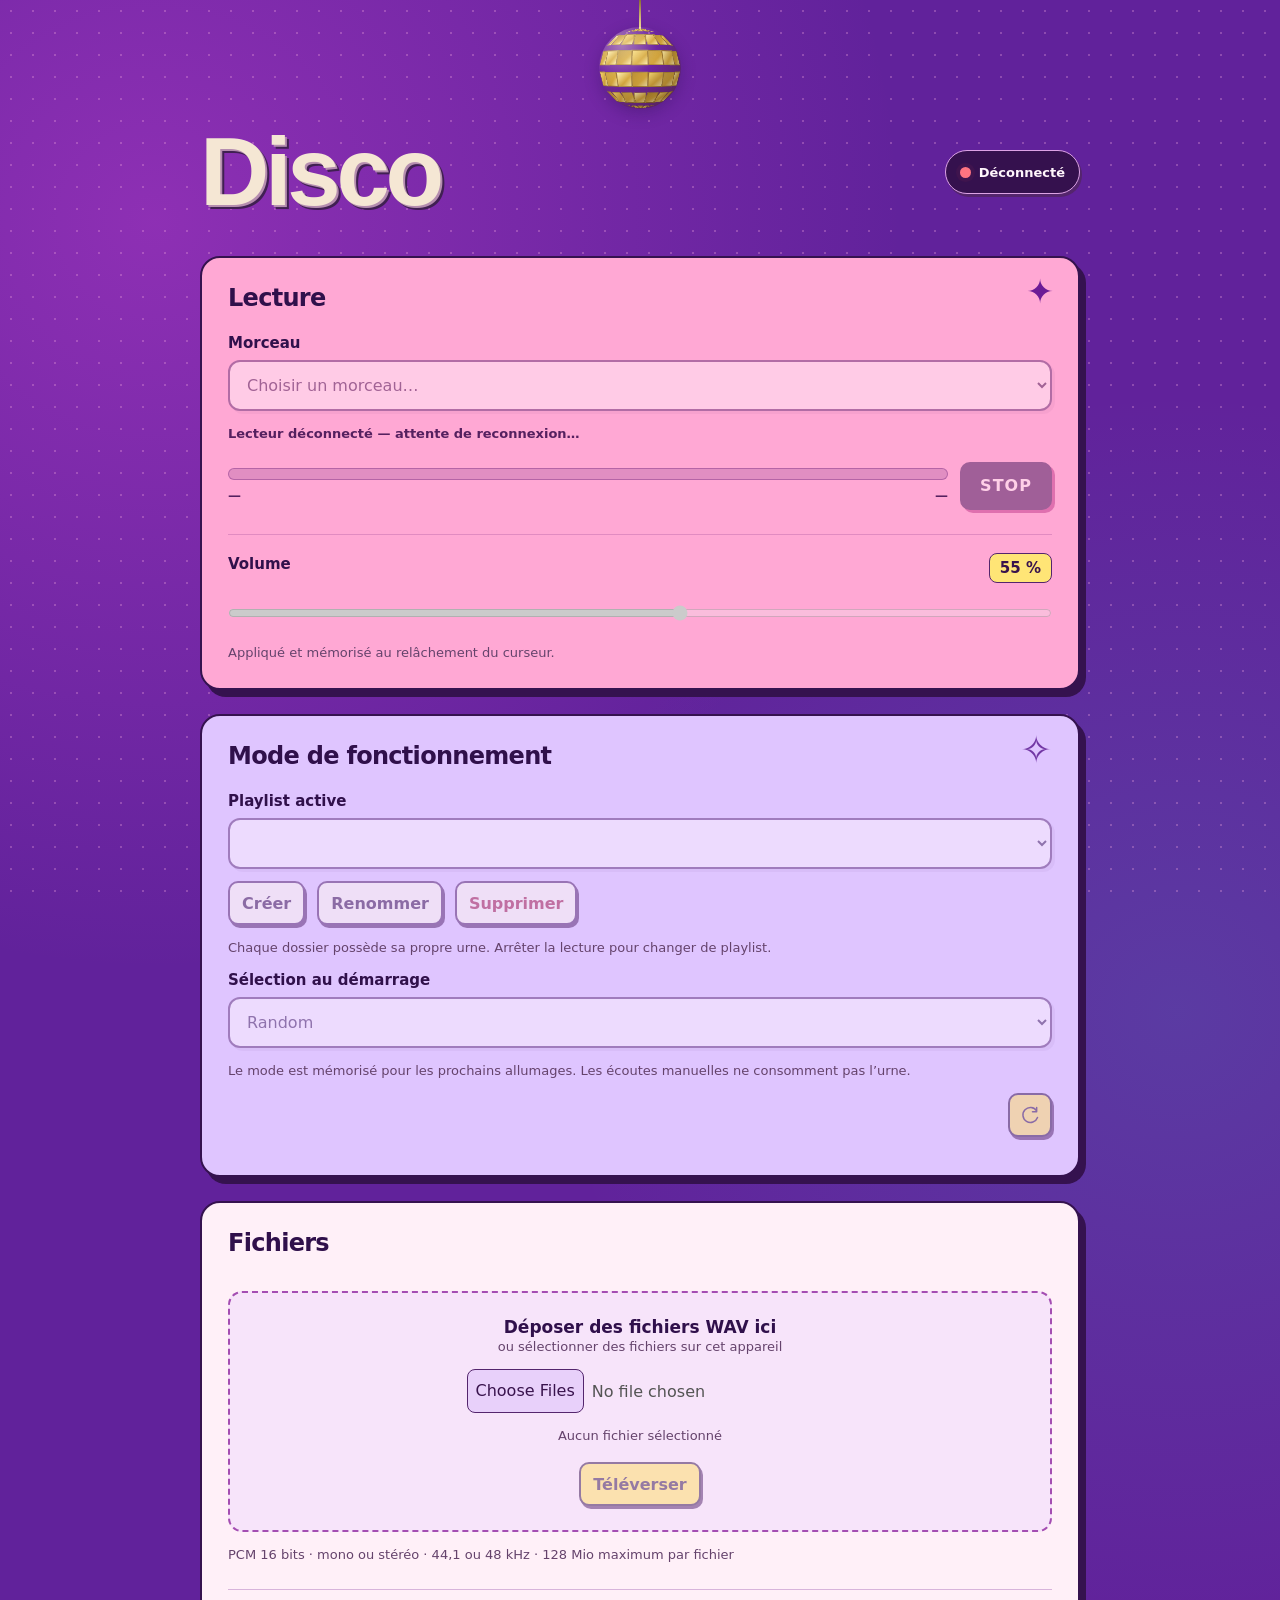
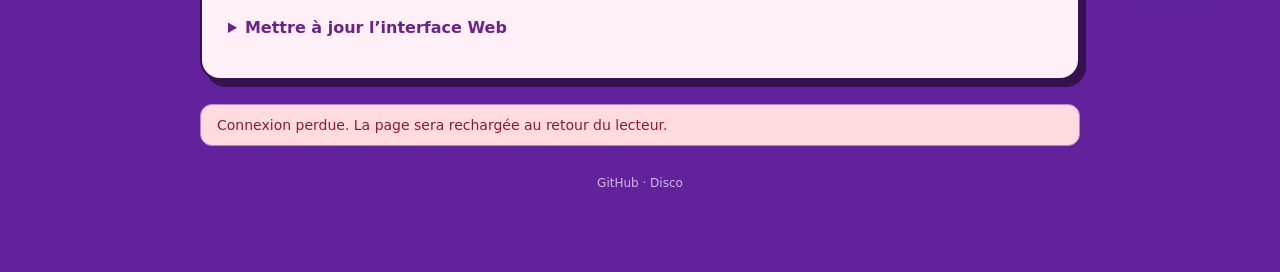
==== commit 767d3327: "Add disco ball effects and visual feedback for player state - Implemented a disco ball animation tha" ====
--- a/Disco_ESP/data/index.html
+++ b/Disco_ESP/data/index.html
@@ -75,7 +75,27 @@
 
 #queue li{display:flex;flex-wrap:nowrap;align-items:center;gap:10px}#queue .queue-name{flex:1;min-width:0;overflow-wrap:anywhere}#queue .track-duration{flex:none;margin-left:auto;font-variant-numeric:tabular-nums;white-space:nowrap;color:#65436c}
 .site-footer{text-align:center;margin-top:20px;font-size:12px}.site-footer a{display:inline-block;padding:10px 14px;color:#f2dff7;text-decoration:none;opacity:.8}.site-footer a:hover,.site-footer a:focus-visible{opacity:1;text-decoration:underline}
-</style></head><body>
+
+/* Decorative mirror ball: all effects run locally, only while audio is playing. */
+.disco-hanger{height:116px;position:relative;pointer-events:none;z-index:12;display:flex;justify-content:center}
+.disco-hanger:before{content:"";position:absolute;top:0;height:29px;width:2px;background:linear-gradient(#896c35,#ffe6a0)}
+.disco-ball{position:absolute;top:28px;width:80px;height:80px;perspective:500px}
+.disco-ball:after{content:"";position:absolute;inset:-1px;border-radius:50%;background:radial-gradient(circle at 28% 22%,#fff9d966,transparent 40%,#39220088 95%);box-shadow:0 5px 15px #230c4944;pointer-events:none}
+.disco-sphere{width:100%;height:100%;transform-style:preserve-3d;animation:mirror-turn 18s linear infinite;animation-play-state:paused}
+.disco-tile{position:absolute;left:50%;top:50%;width:var(--w);height:15px;margin-left:calc(var(--w) / -2);margin-top:-7.5px;background:linear-gradient(135deg,var(--gold),#d6a83f 60%,#fff0b4);border:1px solid #815c2699;backface-visibility:hidden;transform:rotateY(var(--lon)) rotateX(var(--lat)) translateZ(39px)}
+.disco-glint{position:absolute;left:18px;top:14px;width:16px;height:16px;background:#fff8d7;clip-path:polygon(50% 0,60% 40%,100% 50%,60% 60%,50% 100%,40% 60%,0 50%,40% 40%);opacity:0;z-index:1;animation:mirror-glint 5s ease-in-out infinite;animation-play-state:paused}
+.disco-shade,.disco-reflections{position:fixed;inset:0;pointer-events:none;opacity:0;transition:opacity .8s ease;z-index:10}
+.disco-shade{background:#160825;}.disco-reflections{z-index:11;overflow:hidden}
+.disco-reflections i{position:absolute;left:var(--x);top:var(--y);width:var(--size);height:var(--size);border-radius:30%;background:radial-gradient(ellipse,#fff8d9aa,#ffe6a04d 35%,transparent 72%);animation:mirror-sweep var(--speed) ease-in-out infinite alternate;animation-delay:var(--delay);animation-play-state:paused;transform:rotate(35deg)}
+body.disco-playing .disco-shade{opacity:.16}body.disco-playing .disco-reflections{opacity:.85}
+body.disco-playing .disco-sphere,body.disco-playing .disco-glint,body.disco-playing .disco-reflections i{animation-play-state:running}
+body:not(.disco-playing) .disco-glint{visibility:hidden}
+.disco-hanger+main{margin-top:0}
+@keyframes mirror-turn{to{transform:rotateY(360deg)}}
+@keyframes mirror-glint{0%,100%{opacity:.1;transform:scale(.5)}50%{opacity:.95;transform:scale(1.15)}}
+@keyframes mirror-sweep{0%{transform:translate(-5vw,-4vh) rotate(10deg) scale(.6);opacity:.15}50%{opacity:.9}100%{transform:translate(8vw,6vh) rotate(65deg) scale(1.2);opacity:.25}}
+@media(prefers-reduced-motion:reduce){.disco-shade,.disco-reflections,.disco-glint{display:none}}
+</style></head><body><div class="disco-shade" aria-hidden="true"></div><div class="disco-reflections" aria-hidden="true"><i style="--x:0%;--y:7%;--size:24px;--speed:12s;--delay:-0.0s"></i><i style="--x:37%;--y:30%;--size:34px;--speed:14s;--delay:-1.3s"></i><i style="--x:74%;--y:53%;--size:44px;--speed:16s;--delay:-2.6s"></i><i style="--x:11%;--y:76%;--size:54px;--speed:18s;--delay:-3.9s"></i><i style="--x:48%;--y:99%;--size:24px;--speed:20s;--delay:-5.2s"></i><i style="--x:85%;--y:22%;--size:34px;--speed:12s;--delay:-6.5s"></i><i style="--x:22%;--y:45%;--size:44px;--speed:14s;--delay:-7.8s"></i><i style="--x:59%;--y:68%;--size:54px;--speed:16s;--delay:-9.1s"></i><i style="--x:96%;--y:91%;--size:24px;--speed:18s;--delay:-10.4s"></i><i style="--x:33%;--y:14%;--size:34px;--speed:20s;--delay:-11.7s"></i><i style="--x:70%;--y:37%;--size:44px;--speed:12s;--delay:-13.0s"></i><i style="--x:7%;--y:60%;--size:54px;--speed:14s;--delay:-14.3s"></i><i style="--x:44%;--y:83%;--size:24px;--speed:16s;--delay:-15.6s"></i><i style="--x:81%;--y:6%;--size:34px;--speed:18s;--delay:-16.9s"></i><i style="--x:18%;--y:29%;--size:44px;--speed:20s;--delay:-18.2s"></i><i style="--x:55%;--y:52%;--size:54px;--speed:12s;--delay:-19.5s"></i><i style="--x:92%;--y:75%;--size:24px;--speed:14s;--delay:-20.8s"></i><i style="--x:29%;--y:98%;--size:34px;--speed:16s;--delay:-22.1s"></i><i style="--x:66%;--y:21%;--size:44px;--speed:18s;--delay:-23.4s"></i><i style="--x:3%;--y:44%;--size:54px;--speed:20s;--delay:-24.7s"></i><i style="--x:40%;--y:67%;--size:24px;--speed:12s;--delay:-26.0s"></i><i style="--x:77%;--y:90%;--size:34px;--speed:14s;--delay:-27.3s"></i><i style="--x:14%;--y:13%;--size:44px;--speed:16s;--delay:-28.6s"></i><i style="--x:51%;--y:36%;--size:54px;--speed:18s;--delay:-29.9s"></i></div><div class="disco-hanger" aria-hidden="true"><div class="disco-ball"><div class="disco-sphere"><i class="disco-tile" style="--w:4.9px;--lat:-75deg;--lon:0.0deg;--gold:#caa247"></i><i class="disco-tile" style="--w:4.9px;--lat:-75deg;--lon:22.5deg;--gold:#fff0b0"></i><i class="disco-tile" style="--w:4.9px;--lat:-75deg;--lon:45.0deg;--gold:#b78a32"></i><i class="disco-tile" style="--w:4.9px;--lat:-75deg;--lon:67.5deg;--gold:#f7d978"></i><i class="disco-tile" style="--w:4.9px;--lat:-75deg;--lon:90.0deg;--gold:#caa247"></i><i class="disco-tile" style="--w:4.9px;--lat:-75deg;--lon:112.5deg;--gold:#fff0b0"></i><i class="disco-tile" style="--w:4.9px;--lat:-75deg;--lon:135.0deg;--gold:#b78a32"></i><i class="disco-tile" style="--w:4.9px;--lat:-75deg;--lon:157.5deg;--gold:#f7d978"></i><i class="disco-tile" style="--w:4.9px;--lat:-75deg;--lon:180.0deg;--gold:#caa247"></i><i class="disco-tile" style="--w:4.9px;--lat:-75deg;--lon:202.5deg;--gold:#fff0b0"></i><i class="disco-tile" style="--w:4.9px;--lat:-75deg;--lon:225.0deg;--gold:#b78a32"></i><i class="disco-tile" style="--w:4.9px;--lat:-75deg;--lon:247.5deg;--gold:#f7d978"></i><i class="disco-tile" style="--w:4.9px;--lat:-75deg;--lon:270.0deg;--gold:#caa247"></i><i class="disco-tile" style="--w:4.9px;--lat:-75deg;--lon:292.5deg;--gold:#fff0b0"></i><i class="disco-tile" style="--w:4.9px;--lat:-75deg;--lon:315.0deg;--gold:#b78a32"></i><i class="disco-tile" style="--w:4.9px;--lat:-75deg;--lon:337.5deg;--gold:#f7d978"></i><i class="disco-tile" style="--w:11.8px;--lat:-45deg;--lon:0.0deg;--gold:#fff0b0"></i><i class="disco-tile" style="--w:11.8px;--lat:-45deg;--lon:22.5deg;--gold:#b78a32"></i><i class="disco-tile" style="--w:11.8px;--lat:-45deg;--lon:45.0deg;--gold:#f7d978"></i><i class="disco-tile" style="--w:11.8px;--lat:-45deg;--lon:67.5deg;--gold:#caa247"></i><i class="disco-tile" style="--w:11.8px;--lat:-45deg;--lon:90.0deg;--gold:#fff0b0"></i><i class="disco-tile" style="--w:11.8px;--lat:-45deg;--lon:112.5deg;--gold:#b78a32"></i><i class="disco-tile" style="--w:11.8px;--lat:-45deg;--lon:135.0deg;--gold:#f7d978"></i><i class="disco-tile" style="--w:11.8px;--lat:-45deg;--lon:157.5deg;--gold:#caa247"></i><i class="disco-tile" style="--w:11.8px;--lat:-45deg;--lon:180.0deg;--gold:#fff0b0"></i><i class="disco-tile" style="--w:11.8px;--lat:-45deg;--lon:202.5deg;--gold:#b78a32"></i><i class="disco-tile" style="--w:11.8px;--lat:-45deg;--lon:225.0deg;--gold:#f7d978"></i><i class="disco-tile" style="--w:11.8px;--lat:-45deg;--lon:247.5deg;--gold:#caa247"></i><i class="disco-tile" style="--w:11.8px;--lat:-45deg;--lon:270.0deg;--gold:#fff0b0"></i><i class="disco-tile" style="--w:11.8px;--lat:-45deg;--lon:292.5deg;--gold:#b78a32"></i><i class="disco-tile" style="--w:11.8px;--lat:-45deg;--lon:315.0deg;--gold:#f7d978"></i><i class="disco-tile" style="--w:11.8px;--lat:-45deg;--lon:337.5deg;--gold:#caa247"></i><i class="disco-tile" style="--w:15.7px;--lat:-15deg;--lon:0.0deg;--gold:#b78a32"></i><i class="disco-tile" style="--w:15.7px;--lat:-15deg;--lon:22.5deg;--gold:#f7d978"></i><i class="disco-tile" style="--w:15.7px;--lat:-15deg;--lon:45.0deg;--gold:#caa247"></i><i class="disco-tile" style="--w:15.7px;--lat:-15deg;--lon:67.5deg;--gold:#fff0b0"></i><i class="disco-tile" style="--w:15.7px;--lat:-15deg;--lon:90.0deg;--gold:#b78a32"></i><i class="disco-tile" style="--w:15.7px;--lat:-15deg;--lon:112.5deg;--gold:#f7d978"></i><i class="disco-tile" style="--w:15.7px;--lat:-15deg;--lon:135.0deg;--gold:#caa247"></i><i class="disco-tile" style="--w:15.7px;--lat:-15deg;--lon:157.5deg;--gold:#fff0b0"></i><i class="disco-tile" style="--w:15.7px;--lat:-15deg;--lon:180.0deg;--gold:#b78a32"></i><i class="disco-tile" style="--w:15.7px;--lat:-15deg;--lon:202.5deg;--gold:#f7d978"></i><i class="disco-tile" style="--w:15.7px;--lat:-15deg;--lon:225.0deg;--gold:#caa247"></i><i class="disco-tile" style="--w:15.7px;--lat:-15deg;--lon:247.5deg;--gold:#fff0b0"></i><i class="disco-tile" style="--w:15.7px;--lat:-15deg;--lon:270.0deg;--gold:#b78a32"></i><i class="disco-tile" style="--w:15.7px;--lat:-15deg;--lon:292.5deg;--gold:#f7d978"></i><i class="disco-tile" style="--w:15.7px;--lat:-15deg;--lon:315.0deg;--gold:#caa247"></i><i class="disco-tile" style="--w:15.7px;--lat:-15deg;--lon:337.5deg;--gold:#fff0b0"></i><i class="disco-tile" style="--w:15.7px;--lat:15deg;--lon:0.0deg;--gold:#f7d978"></i><i class="disco-tile" style="--w:15.7px;--lat:15deg;--lon:22.5deg;--gold:#caa247"></i><i class="disco-tile" style="--w:15.7px;--lat:15deg;--lon:45.0deg;--gold:#fff0b0"></i><i class="disco-tile" style="--w:15.7px;--lat:15deg;--lon:67.5deg;--gold:#b78a32"></i><i class="disco-tile" style="--w:15.7px;--lat:15deg;--lon:90.0deg;--gold:#f7d978"></i><i class="disco-tile" style="--w:15.7px;--lat:15deg;--lon:112.5deg;--gold:#caa247"></i><i class="disco-tile" style="--w:15.7px;--lat:15deg;--lon:135.0deg;--gold:#fff0b0"></i><i class="disco-tile" style="--w:15.7px;--lat:15deg;--lon:157.5deg;--gold:#b78a32"></i><i class="disco-tile" style="--w:15.7px;--lat:15deg;--lon:180.0deg;--gold:#f7d978"></i><i class="disco-tile" style="--w:15.7px;--lat:15deg;--lon:202.5deg;--gold:#caa247"></i><i class="disco-tile" style="--w:15.7px;--lat:15deg;--lon:225.0deg;--gold:#fff0b0"></i><i class="disco-tile" style="--w:15.7px;--lat:15deg;--lon:247.5deg;--gold:#b78a32"></i><i class="disco-tile" style="--w:15.7px;--lat:15deg;--lon:270.0deg;--gold:#f7d978"></i><i class="disco-tile" style="--w:15.7px;--lat:15deg;--lon:292.5deg;--gold:#caa247"></i><i class="disco-tile" style="--w:15.7px;--lat:15deg;--lon:315.0deg;--gold:#fff0b0"></i><i class="disco-tile" style="--w:15.7px;--lat:15deg;--lon:337.5deg;--gold:#b78a32"></i><i class="disco-tile" style="--w:11.8px;--lat:45deg;--lon:0.0deg;--gold:#caa247"></i><i class="disco-tile" style="--w:11.8px;--lat:45deg;--lon:22.5deg;--gold:#fff0b0"></i><i class="disco-tile" style="--w:11.8px;--lat:45deg;--lon:45.0deg;--gold:#b78a32"></i><i class="disco-tile" style="--w:11.8px;--lat:45deg;--lon:67.5deg;--gold:#f7d978"></i><i class="disco-tile" style="--w:11.8px;--lat:45deg;--lon:90.0deg;--gold:#caa247"></i><i class="disco-tile" style="--w:11.8px;--lat:45deg;--lon:112.5deg;--gold:#fff0b0"></i><i class="disco-tile" style="--w:11.8px;--lat:45deg;--lon:135.0deg;--gold:#b78a32"></i><i class="disco-tile" style="--w:11.8px;--lat:45deg;--lon:157.5deg;--gold:#f7d978"></i><i class="disco-tile" style="--w:11.8px;--lat:45deg;--lon:180.0deg;--gold:#caa247"></i><i class="disco-tile" style="--w:11.8px;--lat:45deg;--lon:202.5deg;--gold:#fff0b0"></i><i class="disco-tile" style="--w:11.8px;--lat:45deg;--lon:225.0deg;--gold:#b78a32"></i><i class="disco-tile" style="--w:11.8px;--lat:45deg;--lon:247.5deg;--gold:#f7d978"></i><i class="disco-tile" style="--w:11.8px;--lat:45deg;--lon:270.0deg;--gold:#caa247"></i><i class="disco-tile" style="--w:11.8px;--lat:45deg;--lon:292.5deg;--gold:#fff0b0"></i><i class="disco-tile" style="--w:11.8px;--lat:45deg;--lon:315.0deg;--gold:#b78a32"></i><i class="disco-tile" style="--w:11.8px;--lat:45deg;--lon:337.5deg;--gold:#f7d978"></i><i class="disco-tile" style="--w:4.9px;--lat:75deg;--lon:0.0deg;--gold:#fff0b0"></i><i class="disco-tile" style="--w:4.9px;--lat:75deg;--lon:22.5deg;--gold:#b78a32"></i><i class="disco-tile" style="--w:4.9px;--lat:75deg;--lon:45.0deg;--gold:#f7d978"></i><i class="disco-tile" style="--w:4.9px;--lat:75deg;--lon:67.5deg;--gold:#caa247"></i><i class="disco-tile" style="--w:4.9px;--lat:75deg;--lon:90.0deg;--gold:#fff0b0"></i><i class="disco-tile" style="--w:4.9px;--lat:75deg;--lon:112.5deg;--gold:#b78a32"></i><i class="disco-tile" style="--w:4.9px;--lat:75deg;--lon:135.0deg;--gold:#f7d978"></i><i class="disco-tile" style="--w:4.9px;--lat:75deg;--lon:157.5deg;--gold:#caa247"></i><i class="disco-tile" style="--w:4.9px;--lat:75deg;--lon:180.0deg;--gold:#fff0b0"></i><i class="disco-tile" style="--w:4.9px;--lat:75deg;--lon:202.5deg;--gold:#b78a32"></i><i class="disco-tile" style="--w:4.9px;--lat:75deg;--lon:225.0deg;--gold:#f7d978"></i><i class="disco-tile" style="--w:4.9px;--lat:75deg;--lon:247.5deg;--gold:#caa247"></i><i class="disco-tile" style="--w:4.9px;--lat:75deg;--lon:270.0deg;--gold:#fff0b0"></i><i class="disco-tile" style="--w:4.9px;--lat:75deg;--lon:292.5deg;--gold:#b78a32"></i><i class="disco-tile" style="--w:4.9px;--lat:75deg;--lon:315.0deg;--gold:#f7d978"></i><i class="disco-tile" style="--w:4.9px;--lat:75deg;--lon:337.5deg;--gold:#caa247"></i></div><i class="disco-glint"></i></div></div>
 <main><header><h1>Disco</h1><button type="button" id="connection" title="Recharger la page" aria-label="Recharger la page" aria-live="polite"><i id="connectionDot" aria-hidden="true"></i><span id="connectionText">Vérification…</span></button></header>
 <section aria-labelledby="lecture"><h2 id="lecture">Lecture</h2><label for="track">Morceau</label><select id="track"><option value="">Choisir un morceau…</option></select><p id="playerState" class="hint">Connexion au lecteur…</p><div class="row transport"><div class="timeline"><div class="smooth-progress"><progress id="playProgress" max="1" value="0" aria-label="Progression de lecture"></progress><span id="playFill" aria-hidden="true"></span></div><div class="row times"><span id="elapsed">0:00</span><span id="duration">0:00</span></div></div><button id="stop">STOP</button></div><div class="volume"><div class="row"><label for="volume">Volume</label><output id="volumeValue">55 %</output></div><input id="volume" type="range" min="0" max="100" value="55"><div class="hint">Appliqué et mémorisé au relâchement du curseur.</div></div></section>
 <section aria-labelledby="modeTitle"><h2 id="modeTitle">Mode de fonctionnement</h2><label for="playlist">Playlist active</label><select id="playlist" data-idle></select><div class="row playlist-actions"><button id="createPlaylist" data-idle>Créer</button><button id="renamePlaylist" data-idle>Renommer</button><button id="deletePlaylist" data-idle class="danger">Supprimer</button></div><p class="hint">Chaque dossier possède sa propre urne. Arrêter la lecture pour changer de playlist.</p><label for="mode">Sélection au démarrage</label><select id="mode"><option value="random">Random</option><option value="urn">Urne</option></select><p class="hint">Le mode est mémorisé pour les prochains allumages. Les écoutes manuelles ne consomment pas l’urne.</p><div id="urnPanel"><div class="row"><span id="urnInfo" class="hint"></span><button id="resetUrn" data-idle>Régénérer la liste</button></div><ol id="queue" class="compact"></ol></div></section>
@@ -94,7 +114,7 @@
 function clock(ms){const s=Math.floor(Math.max(0,ms||0)/1000);return Math.floor(s/60)+':'+String(s%60).padStart(2,'0');}
 let progressTrack='',progressValue=0;
 function smoothProgress(d){const total=d.durationMs||0,value=Math.max(0,Math.min(d.elapsedMs||0,total)),fill=$('playFill');const instant=!d.playing||d.name!==progressTrack||value<progressValue;fill.style.transitionDuration=instant?'0s':'2.5s';fill.style.width=(total?100*value/total:0)+'%';progressTrack=d.playing?d.name:'';progressValue=value;}
-async function refreshPlayer(updateTrack=true){const d=await json('/api/player');playing=d.playing;smoothProgress(d);$('playerState').textContent=(playing?'En lecture : '+d.name:'À l’arrêt')+(d.error?' — '+d.error:'');if(updateTrack)$('track').value=playing?d.name:'';$('elapsed').textContent=clock(d.elapsedMs);$('duration').textContent=clock(d.durationMs);$('playProgress').max=d.durationMs||1;$('playProgress').value=Math.min(d.elapsedMs||0,d.durationMs||0);if(!dirty){$('volume').value=d.volume;$('volumeValue').textContent=d.volume+' %';}controls();}
+async function refreshPlayer(updateTrack=true){const d=await json('/api/player');playing=d.playing;document.body.classList.toggle("disco-playing",!!playing);smoothProgress(d);$('playerState').textContent=(playing?'En lecture : '+d.name:'À l’arrêt')+(d.error?' — '+d.error:'');if(updateTrack)$('track').value=playing?d.name:'';$('elapsed').textContent=clock(d.elapsedMs);$('duration').textContent=clock(d.durationMs);$('playProgress').max=d.durationMs||1;$('playProgress').value=Math.min(d.elapsedMs||0,d.durationMs||0);if(!dirty){$('volume').value=d.volume;$('volumeValue').textContent=d.volume+' %';}controls();}
 const trackDurations=new Map();
 function updateQueueDurations(){document.querySelectorAll('#queue .track-duration').forEach(e=>{const ms=trackDurations.get(e.dataset.name);e.textContent=Number.isFinite(ms)?clock(ms):'—';});}
 async function refreshUrn(){const d=await json('/api/urn');$('mode').value=d.mode;document.querySelectorAll('.urn-first').forEach(b=>b.hidden=d.mode!=='urn');$('urnPanel').hidden=d.mode!=='urn';$('queue').replaceChildren();if(d.mode!=='urn')return;const q=d.queue||[];$('urnInfo').textContent=!d.ready?'Urne indisponible':q.length?q.length+' à venir / '+d.total:d.total?'Urne vide · mélange au prochain allumage':'Aucun WAV compatible';q.forEach(name=>{const li=document.createElement('li'),title=document.createElement('span'),duration=document.createElement('span');title.className='queue-name';title.textContent=name;duration.className='track-duration';duration.dataset.name=name;li.append(title,duration);$('queue').append(li);});updateQueueDurations();}
@@ -129,7 +149,7 @@
  $('connection').classList.toggle('online',ok);$('connectionText').textContent=ok?'Connecté':'Déconnecté';
  if(previous!==ok){
   controls();
-  if(!ok){playing=false;dirty=false;$('playerState').textContent='Lecteur déconnecté — attente de reconnexion…';$('track').value='';$('elapsed').textContent='—';$('duration').textContent='—';$('playProgress').value=0;smoothProgress({playing:false});message('Connexion perdue. La page sera rechargée au retour du lecteur.',true);controls();}
+  if(!ok){document.body.classList.remove("disco-playing");playing=false;dirty=false;$('playerState').textContent='Lecteur déconnecté — attente de reconnexion…';$('track').value='';$('elapsed').textContent='—';$('duration').textContent='—';$('playProgress').value=0;smoothProgress({playing:false});message('Connexion perdue. La page sera rechargée au retour du lecteur.',true);controls();}
   else if(previous===false&&!reloading){reloading=true;message('Connexion rétablie. Rechargement…');location.reload();}
  }
 }
